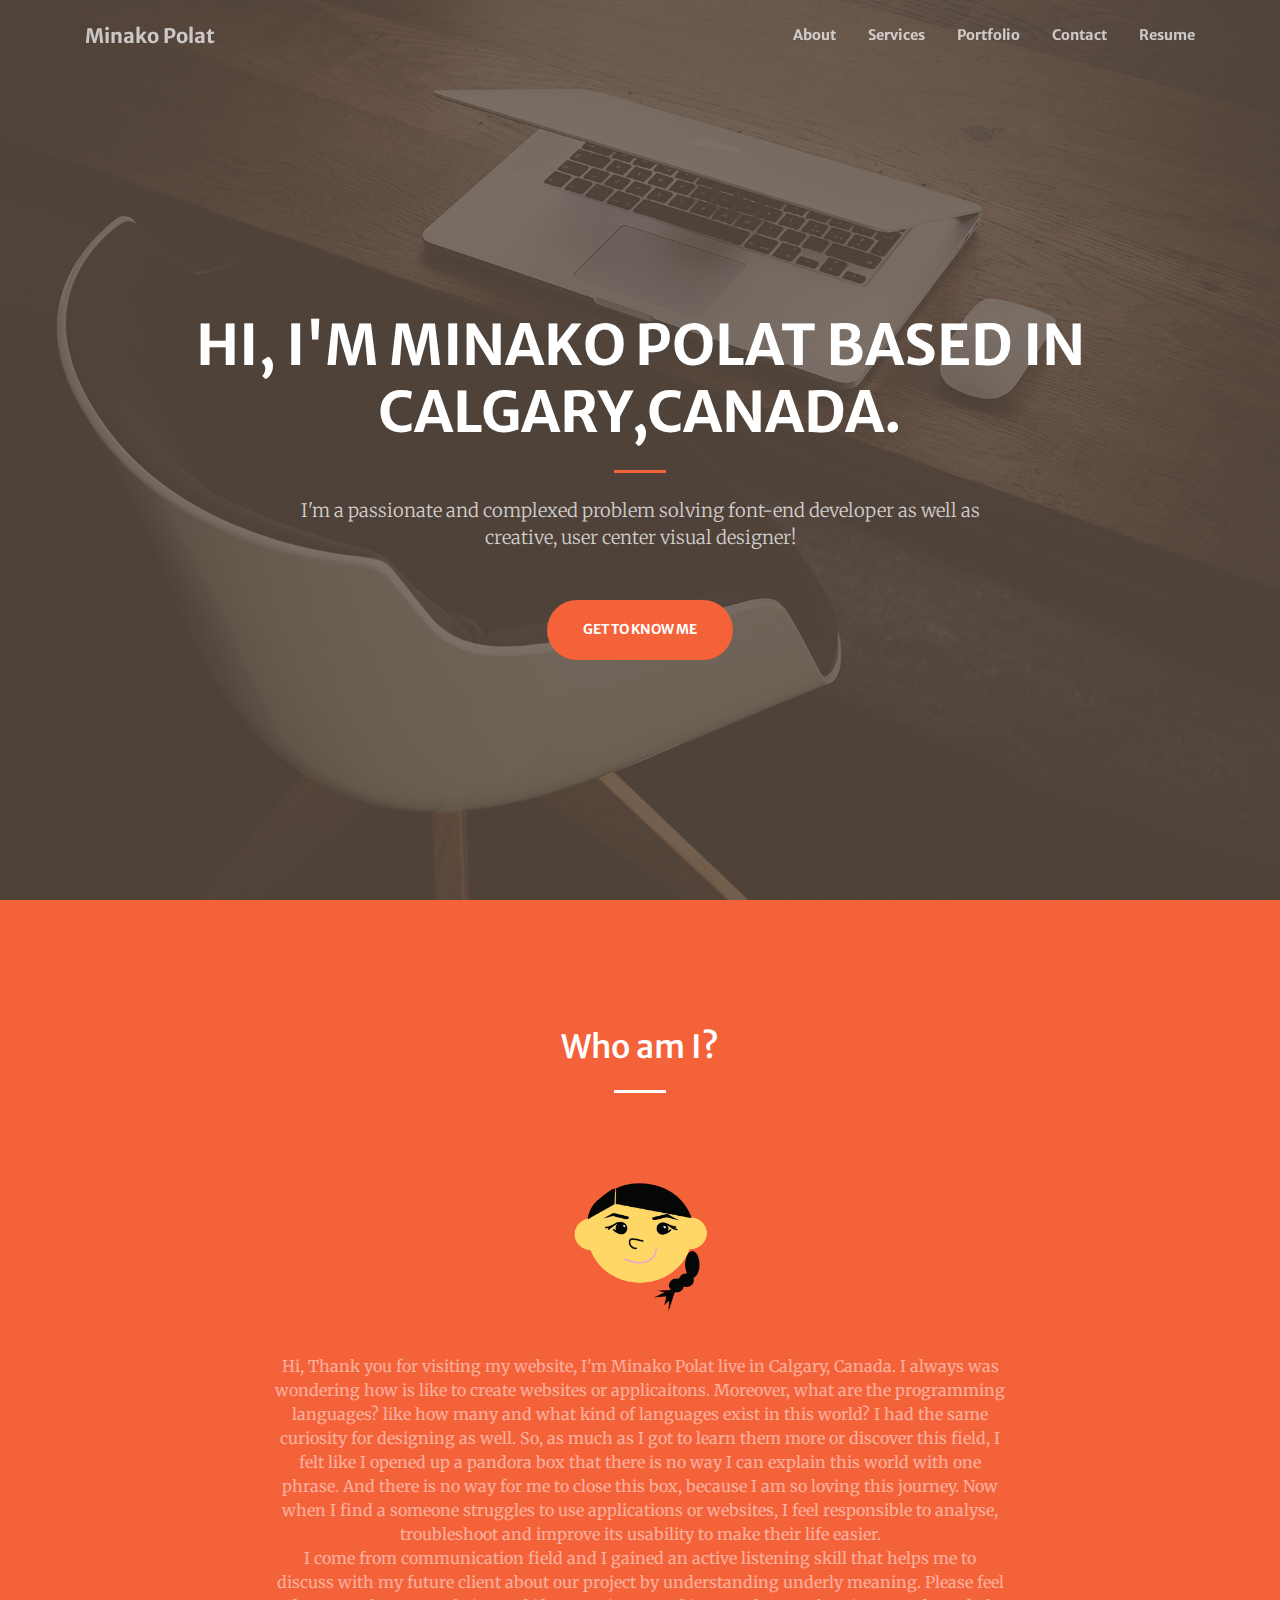
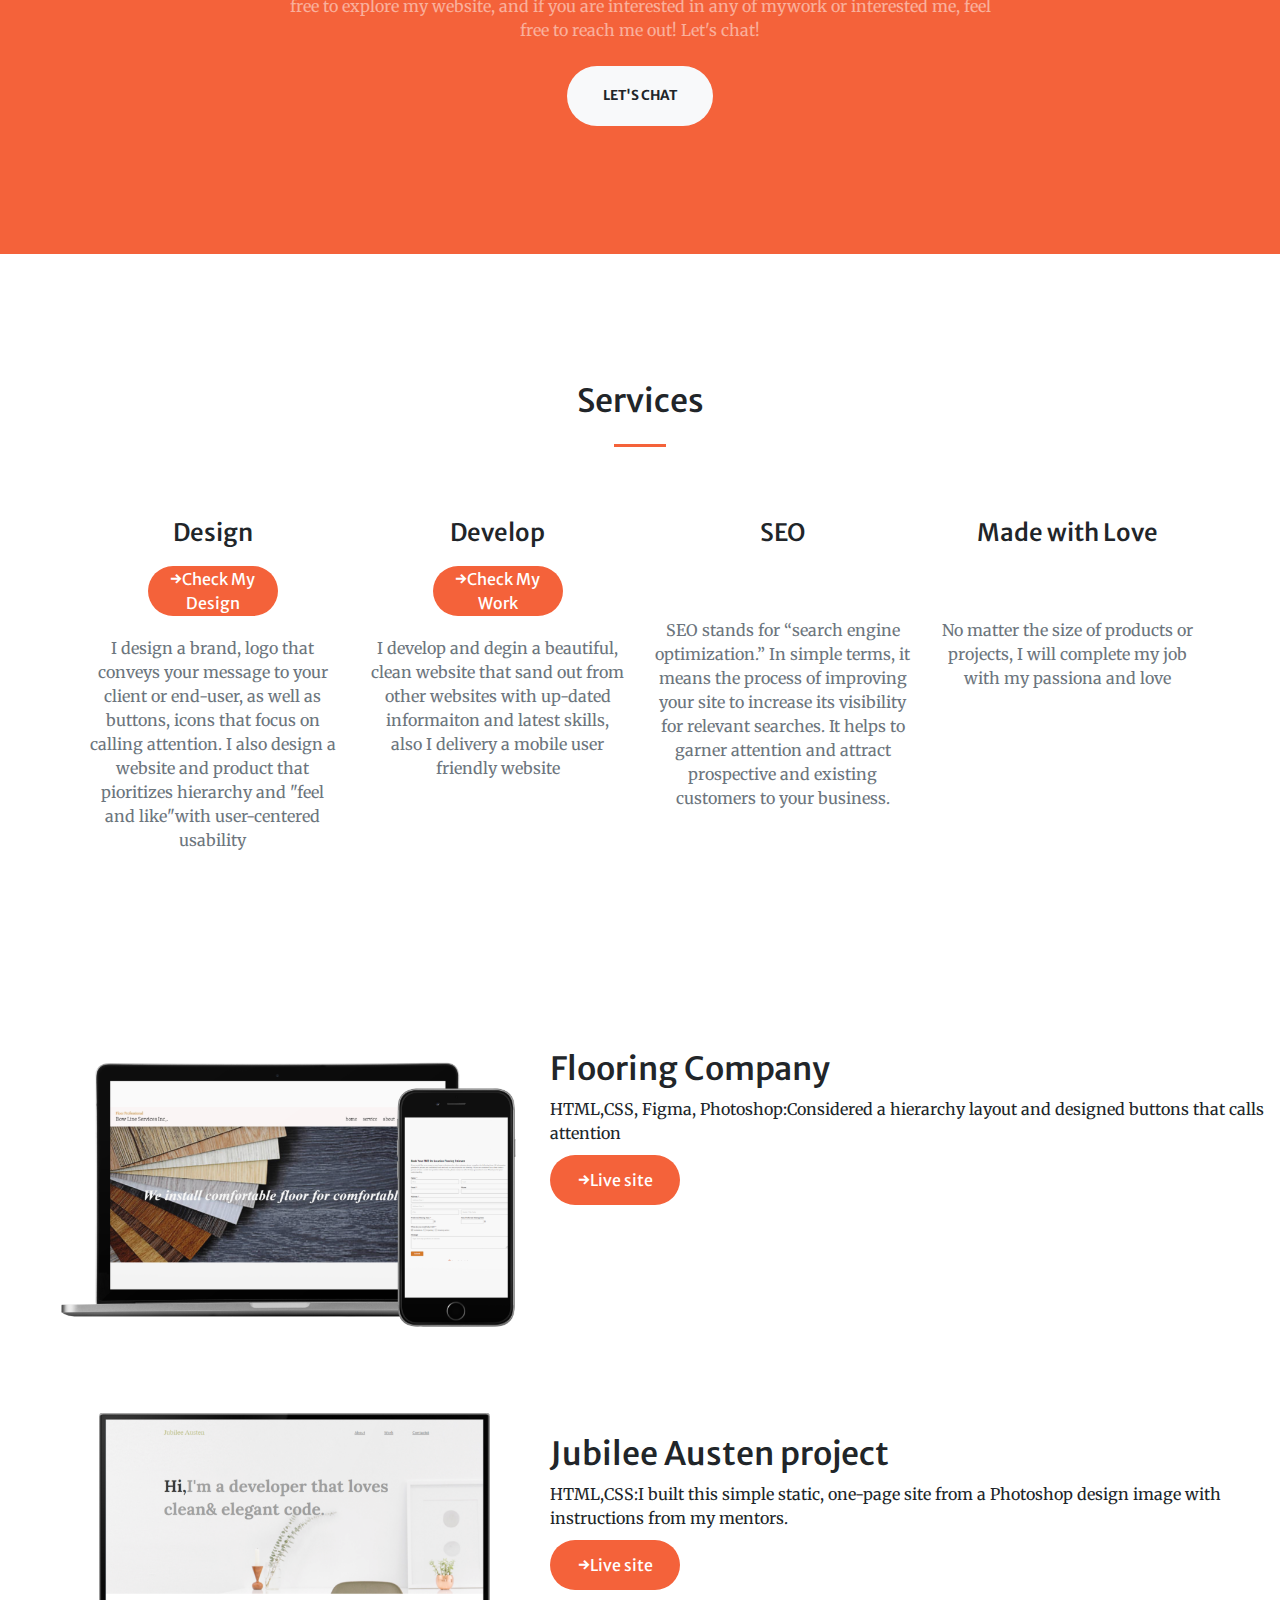
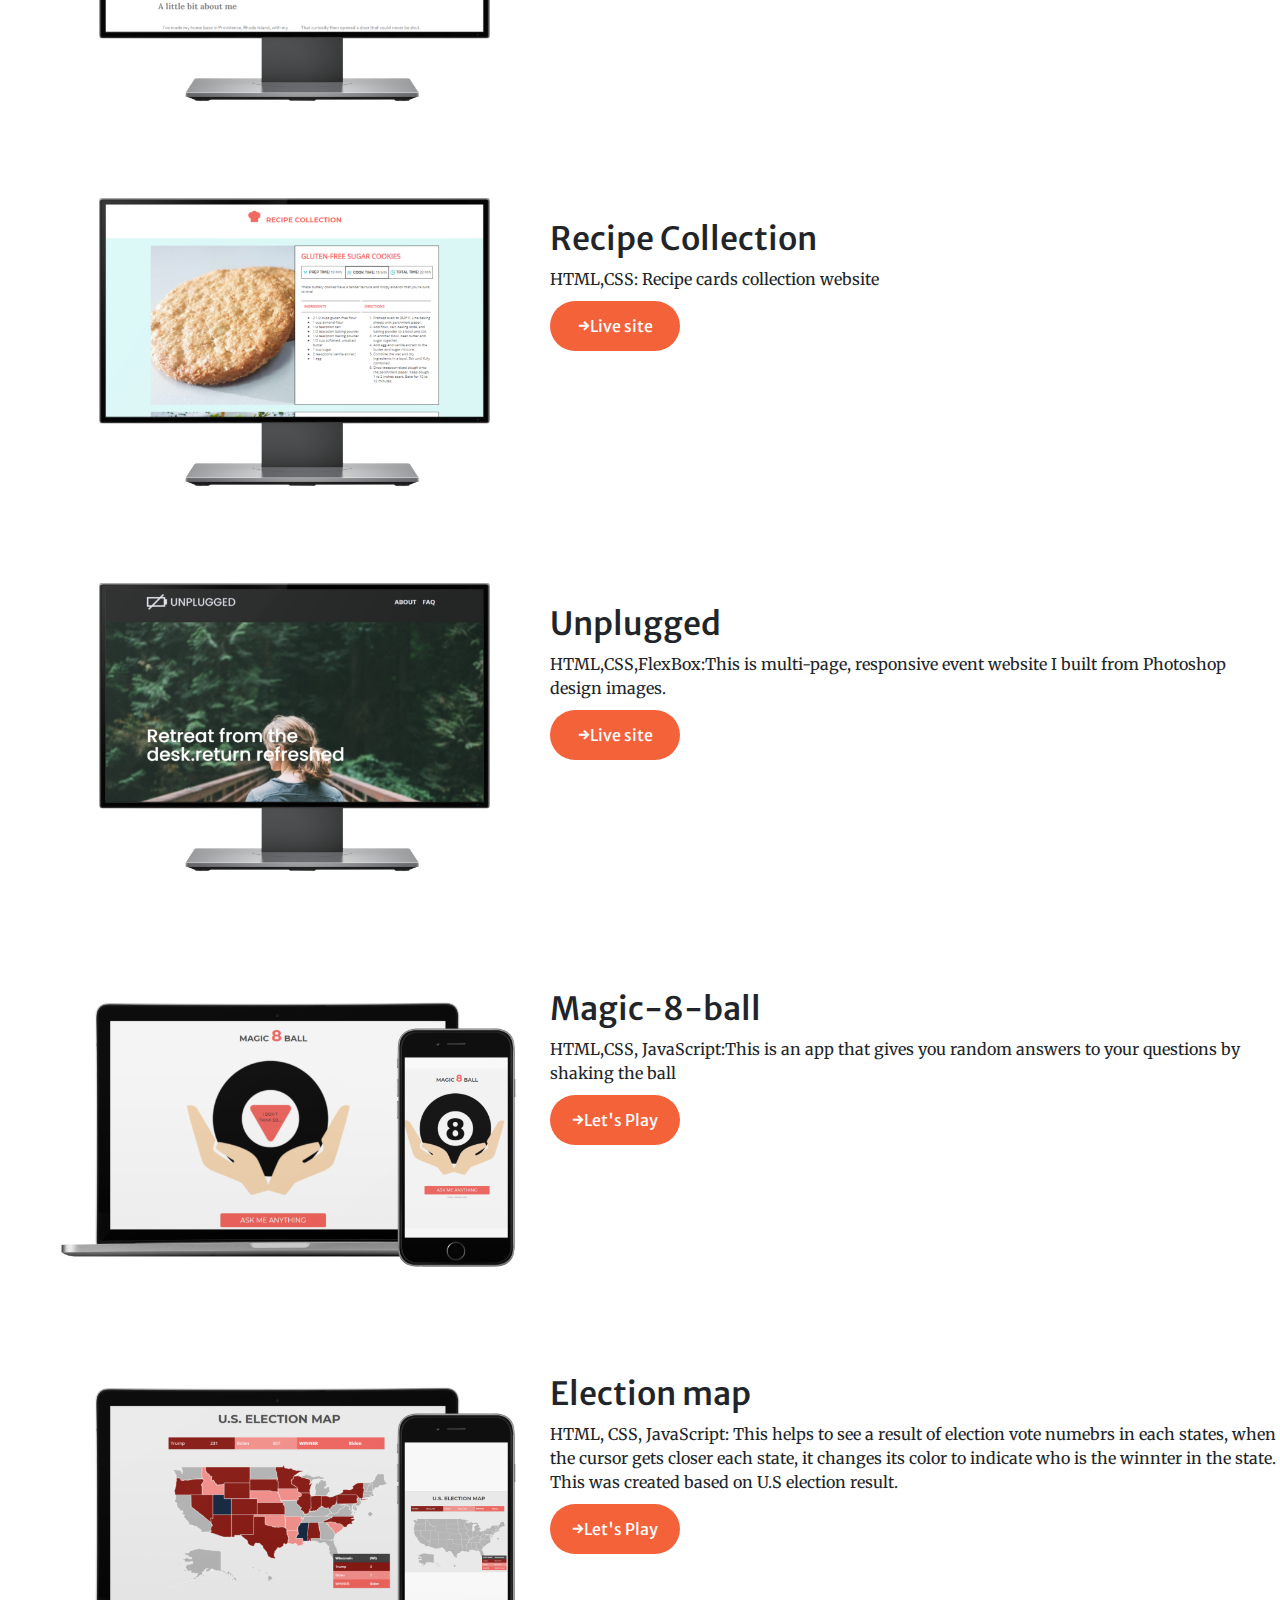
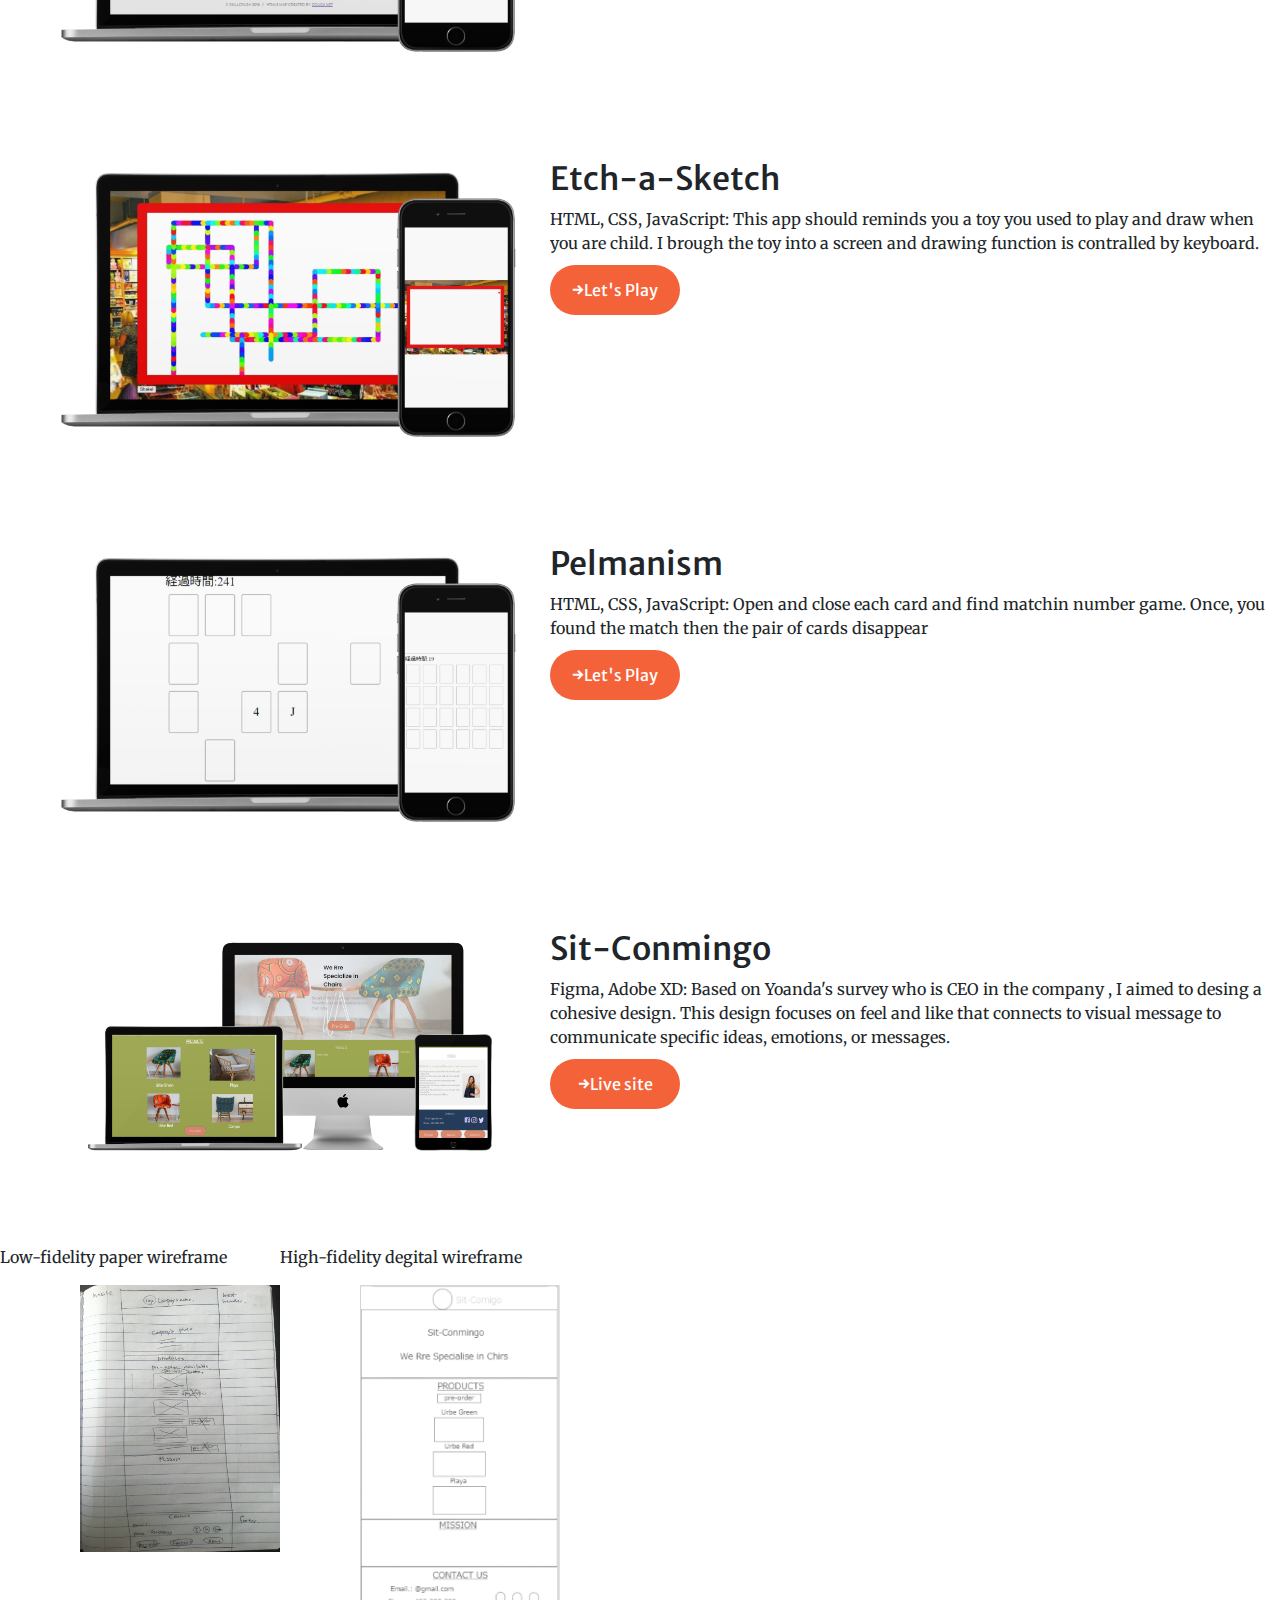
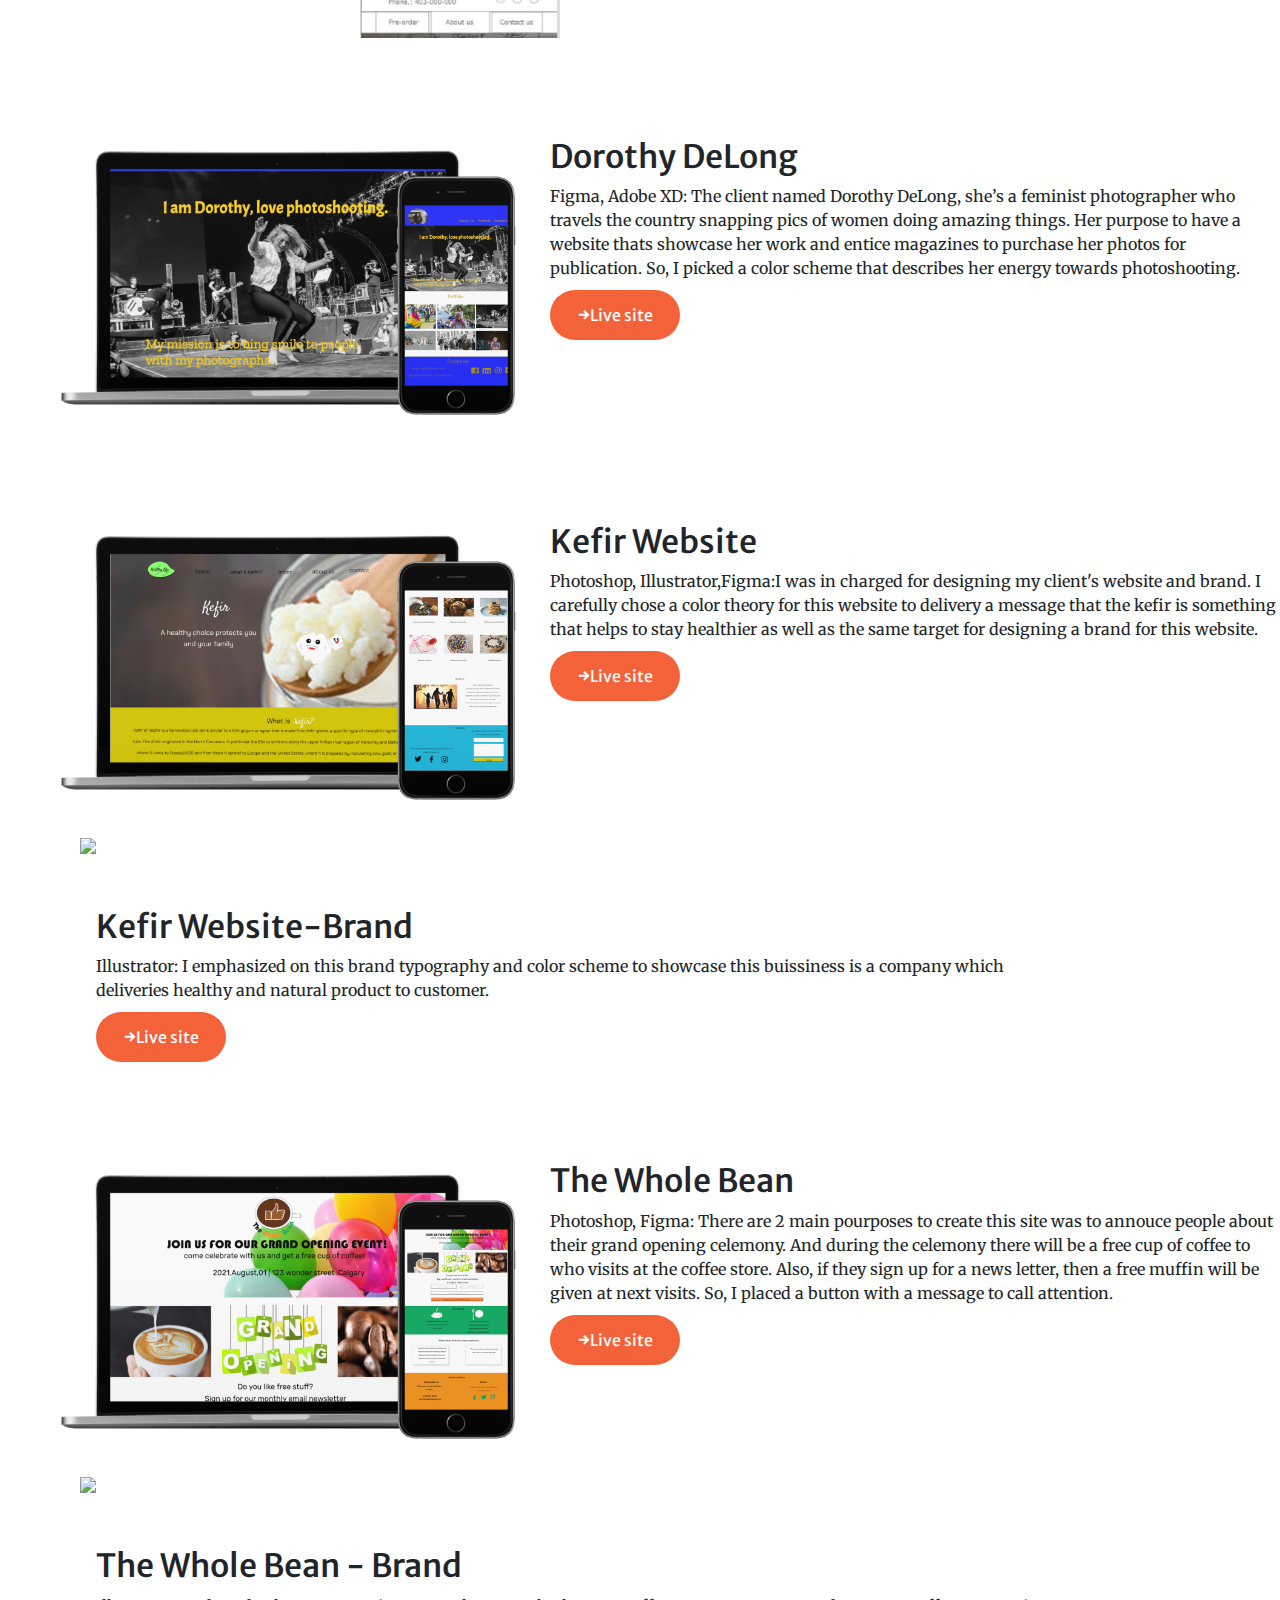
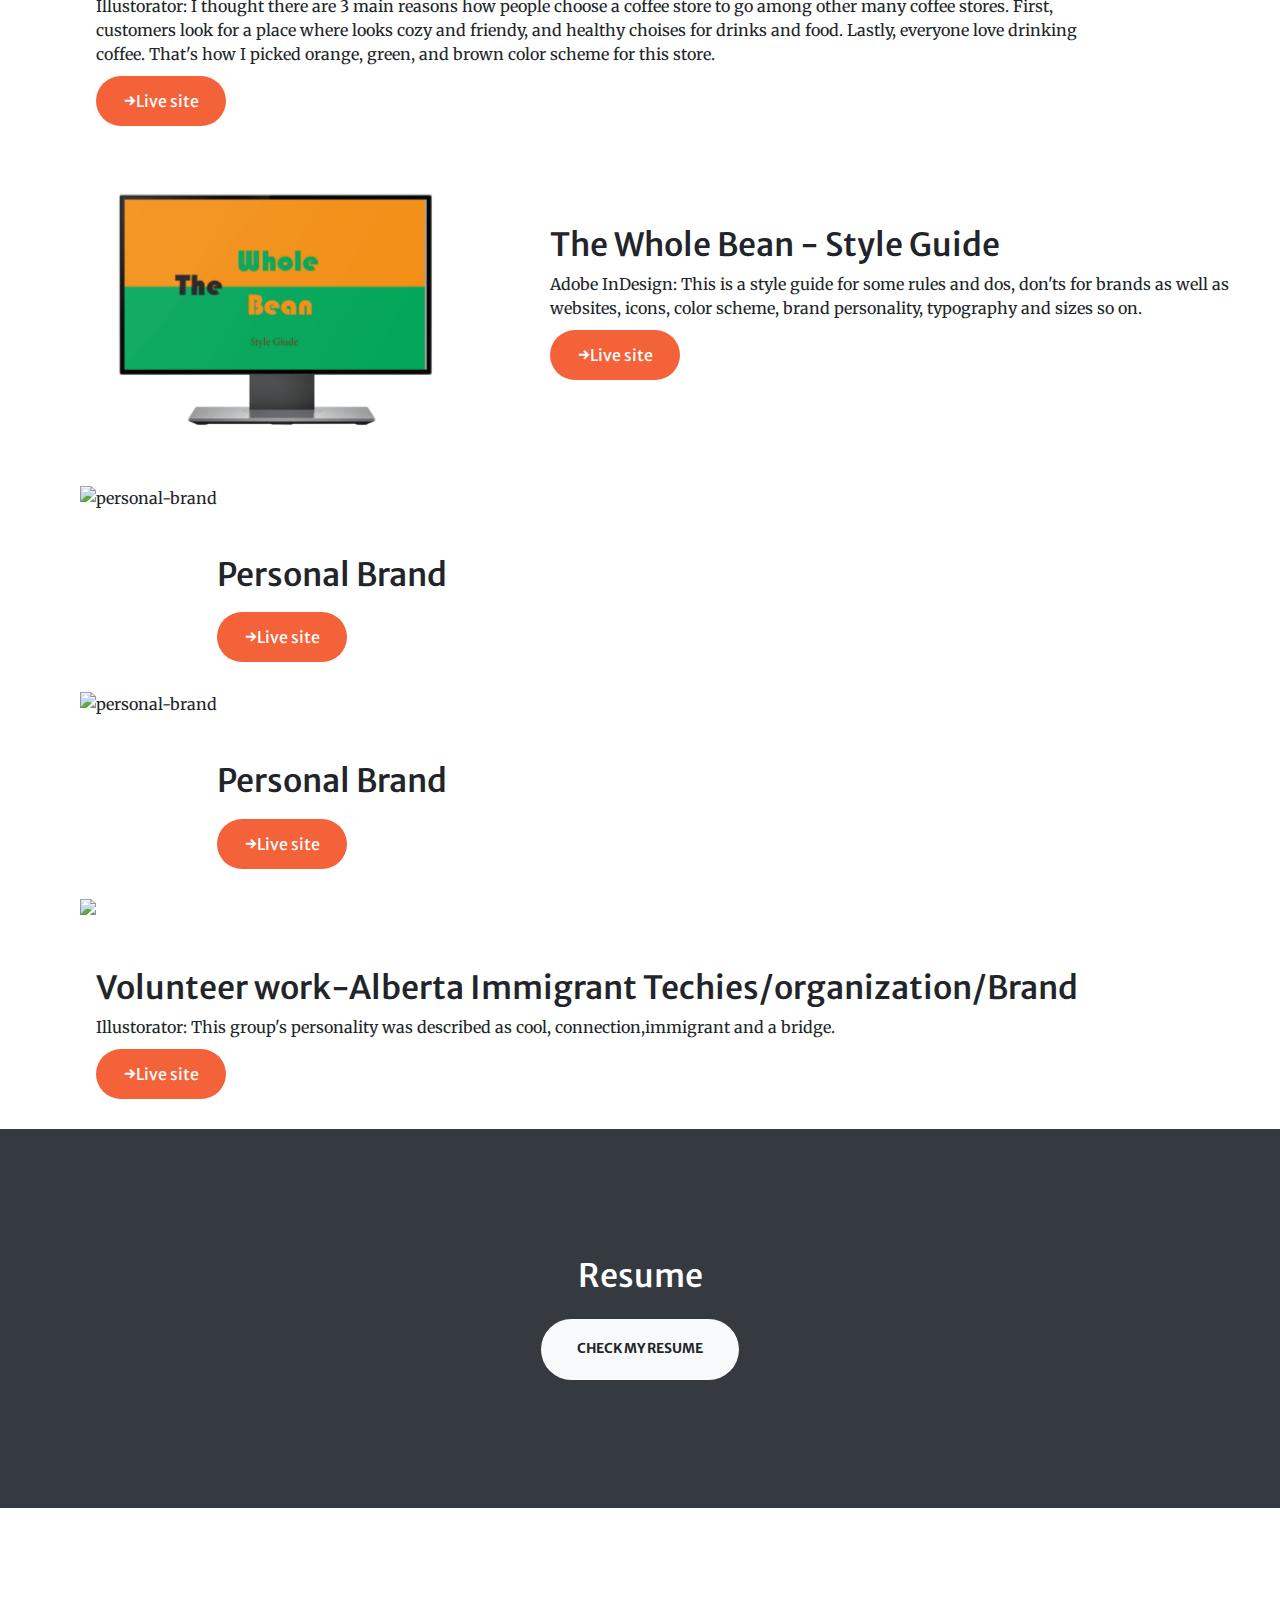
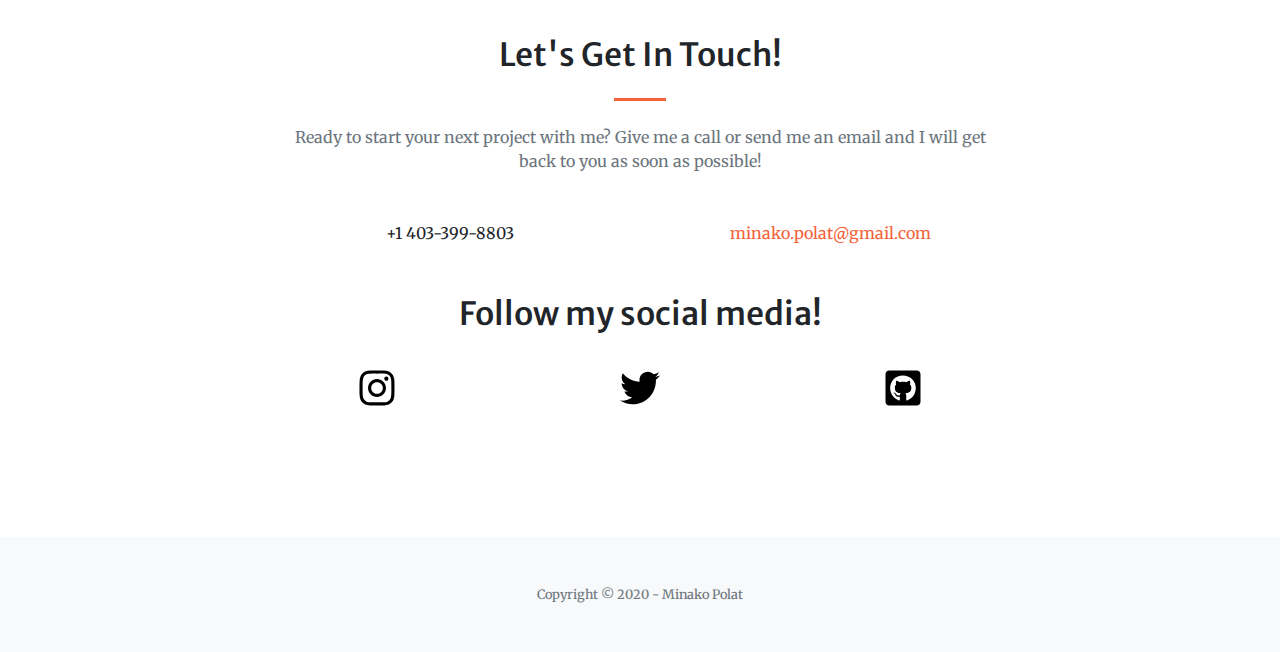
==== index.html @ b9c24480 "organised the file" ====
<!DOCTYPE html>
<html lang="en">
    <head>
        <meta charset="utf-8" />
        <meta name="viewport" content="width=device-width, initial-scale=1, shrink-to-fit=no" />
        <meta name="description" content="" />
        <meta name="author" content="" />
        <title>Minako Polat</title>
        <!-- Favicon-->
        <link rel="icon" type="image/x-icon" href="assets/img/favicon.ico" />
        <!-- Font Awesome icons (free version)-->
        <script src="https://use.fontawesome.com/releases/v5.15.1/js/all.js" crossorigin="anonymous"></script>
        <!-- Google fonts-->
        <link href="https://fonts.googleapis.com/css?family=Merriweather+Sans:400,700" rel="stylesheet" />
        <link href="https://fonts.googleapis.com/css?family=Merriweather:400,300,300italic,400italic,700,700italic" rel="stylesheet" type="text/css" />
        <!-- Third party plugin CSS-->
        <link href="https://cdnjs.cloudflare.com/ajax/libs/magnific-popup.js/1.1.0/magnific-popup.min.css" rel="stylesheet" />
        <!-- Core theme CSS (includes Bootstrap)-->
        <link href="css/styles.css" rel="stylesheet" />

       
          </svg>
    </head>
    <body id="page-top">
        <!-- Navigation-->
        <nav class="navbar navbar-expand-lg navbar-light fixed-top py-3" id="mainNav">
            <div class="container">
                <a class="navbar-brand js-scroll-trigger" href="#page-top">Minako Polat</a>
                <button class="navbar-toggler navbar-toggler-right" type="button" data-toggle="collapse" data-target="#navbarResponsive" aria-controls="navbarResponsive" aria-expanded="false" aria-label="Toggle navigation"><span class="navbar-toggler-icon"></span></button>
                <div class="collapse navbar-collapse" id="navbarResponsive">
                    <ul class="navbar-nav ml-auto my-2 my-lg-0">
                        <li class="nav-item"><a class="nav-link js-scroll-trigger" href="#about">About</a></li>
                        <li class="nav-item"><a class="nav-link js-scroll-trigger" href="#services">Services</a></li>
                        <li class="nav-item"><a class="nav-link js-scroll-trigger" href="#portfolio">Portfolio</a></li>
                        <li class="nav-item"><a class="nav-link js-scroll-trigger" href="#contact">Contact</a></li>
                        <li class="nav-item"><a class="nav-link js-scroll-trigger" href="assets/img/Minako-polat-frontend-and-designer-resume.pdf" target="_blank">Resume</a></li>
                    </ul>
                </div>
            </div>
        </nav>
        <!-- Masthead-->
        <header class="masthead">
            <div class="container h-100">
                <div class="row h-100 align-items-center justify-content-center text-center">
                    <div class="col-lg-10 align-self-end">
                        <h1 class="text-uppercase text-white font-weight-bold">Hi, I'm Minako Polat based in Calgary,Canada.</h1>
                        <hr class="divider my-4" />
                    </div>
                    <div class="col-lg-8 align-self-baseline">
                        <p class="text-white-75 font-weight-light mb-5">I'm a passionate and complexed problem solving font-end developer as well as creative, user center visual designer! </p>
                        <a class="btn btn-primary btn-xl js-scroll-trigger" href="#about">Get to know me</a>
                    </div>
                </div>
            </div>
        </header>
        <!-- About-->
        <section class="page-section bg-primary" id="about">
            <div class="container">
                <div class="row justify-content-center">
                    <div class="col-lg-8 text-center">
                        <h2 class="text-white mt-0">Who am I?</h2>
                      
                        <hr class="divider light my-4" />
                        <div class="avator">
                            <img src="assets/img/minako-avatar-vl2.png" alt="avator" class="avator">
                        </div>
                        <p class="text-white-50 mb-4">Hi, Thank you for visiting my website, I'm Minako Polat live in Calgary, Canada. I always was  wondering how is like to create  websites or applicaitons. Moreover, what are the programming languages?  like how many and what kind of languages exist in this world?  I had  the same curiosity for designing as well. So, as much as I got to learn them more or discover this field, I felt like I opened up a pandora box that there is no way I can explain this world with one phrase. And there is no way for me to close this box, because I am so loving this journey. Now when I find a someone struggles to use applications or websites, I feel responsible to analyse, troubleshoot and improve its usability to make their life easier.  <br>
                            I come from communication field and I gained an active listening skill that helps me to discuss with my future client about our project by understanding underly meaning. Please feel free to explore my website, and if you are interested in any of mywork or interested me, feel free to reach me out! Let's chat!</p>
                        <a class="btn btn-light btn-xl js-scroll-trigger" href="#contact">Let's chat</a>
                    </div>
                </div>
            </div>
        </section>
        <!-- Services-->
        <section class="page-section" id="services">
            <div class="container">
                <h2 class="text-center mt-0">Services</h2>
                <hr class="divider my-4" />
                <div class="row">
                    <div class="col-lg-3 col-md-6 text-center">
                        <div class="mt-5">
                            <i class="fas fa-4x fa-gem text-primary mb-4"></i>
                            <h3 class="h4 mb-2">Design</h3>
                            <a href="#design"><button class="service-btn
                                ">→Check My Design</button></a>
                            <p class="text-muted mb-0">I design a brand, logo that conveys your message to your client or end-user, as well as buttons, icons that focus on calling attention. I also design a website and product that pioritizes hierarchy  and <span>"feel and like"</span>with  user-centered usability</p>
                        </div>
                    </div>
                    <div class="col-lg-3 col-md-6 text-center">
                        <div class="mt-5">
                            <i class="fas fa-4x fa-laptop-code text-primary mb-4"></i>
                            <h3 class="h4 mb-2">Develop</h3>
                            <a href="#developer-work"><button class="service-btn">→Check My Work</button></a>
                            <p class="text-muted mb-0">I develop and degin a beautiful, clean website that sand out from other websites with up-dated informaiton and latest skills, also I delivery a mobile user friendly website</p>
                        </div>
                    </div>
                    <div class="col-lg-3 col-md-6 text-center">
                        <div class="mt-5">
                            <i class="fas fa-4x fa-globe text-primary mb-4"></i>
                            <h3 class="h4 mb-2 h3-space">SEO</h3>
                            <p class="text-muted mb-0">SEO stands for “search engine optimization.” In simple terms, it means the process of improving your site to increase its visibility for relevant searches. It helps to garner attention and attract prospective and existing customers to your business.</p>
                        </div>
                    </div>
                    <div class="col-lg-3 col-md-6 text-center">
                        <div class="mt-5">
                            <i class="fas fa-4x fa-heart text-primary mb-4"></i>
                            <h3 class="h4 mb-2 h3-space">Made with Love</h3>
                            <p class="text-muted mb-0">No matter the size of products or projects, I will complete my job with my passiona and love</p>
                        </div>
                    </div>
                </div>
            </div>
        </section>
        <!-- Portfolio-works-->
        <div class="portfolio" id="portfolio">
            <div id="developer-work">
              <div class="portfolio-box">                      
                           <div class="portfolio-left">
                                  <img src="assets/img/flooring-company-mockup.png" class="portfolio-img">
                           </div>
                          <div class="portfolio-right">                  
                                      <div class="portolio-title">
                                                <h2 class="portfolio-h2">Flooring Company</h2>
                                         </div>                                      
                             <div class="portfolio-disc">
                                       HTML,CSS, Figma, Photoshop:Considered a hierarchy layout and designed buttons that calls attention
                             </div>
                                   <a href="https://mnk375.github.io/bowline-services-2/" target="_blank"><button class="live-btn">→Live site</button></a>               
                      </div>             
               </div>
                  <div class="portfolio-box">
                           <div class="portfolio-left">  
                                    <img src="assets/img/julibee-mocuups.png" class="portfolio-img">
                          </div>
                          <div class="portfolio-right">  
                                   <div class="portolio-title">
                                          <h2 class="portfolio-h2">Jubilee Austen project</h2>
                                  </div>
                                  <div class="portfolio-disc">
                                       HTML,CSS:I built this simple static, one-page site from a Photoshop design image with instructions from my mentors.
                                 </div>
                                      <a href="https://mnk375.github.io/jubilee-design-website/" target="_blank"><button class="live-btn">→Live site</button></a>
                         </div>
                </div>
                <div class="portfolio-box">
                    <div class="portfolio-left">
                                 <img src="assets/img/recipe-collection-mockup.png" class="portfolio-img">
                     </div>
                    <div class="portfolio-right">
                                    <div class="portolio-title">
                                             <h2 class="portfolio-h2">Recipe Collection</h2>
                                   </div>
                                 <div class="portfolio-disc">
                                        HTML,CSS: Recipe cards collection website
                                 </div>
                                     <a href="https://mnk375.github.io/recipe-collection-website/." target="_blank"><button class="live-btn">→Live site</button></a>
                    </div>
                </div>
                <div class="portfolio-box">
                    <div class="portfolio-left">
                    <img src="assets/img/unplugged-mockup.png" class="portfolio-img">
                    </div>
                    <div class="portfolio-right">                    
                             <div class="portolio-title">
                                    <h2 class="portfolio-h2">Unplugged</h2>
                             </div>
                              <div class="portfolio-disc">
                                      HTML,CSS,FlexBox:This is multi-page, responsive event website I built from Photoshop design images.
                            </div>
                               <a href="https://mnk375.github.io/unplugged-retreat-2020" target="_blank"><button class="live-btn">→Live site</button></a>
                    </div>
                </div>      
                    <div class="portfolio-box">
                              <div class="portfolio-left">
                                     <img src="assets/img/magic-8-ball-mockup.png" class="portfolio-img">
                            </div>
                     <div class="portfolio-right">
                              <div class="portolio-title">
                                     <h2 class="portfolio-h2">Magic-8-ball</h2>
                              </div>
                                   <div class="portfolio-disc">
                                    HTML,CSS, JavaScript:This is an app that gives you random answers to your questions by shaking the ball
                                </div>
                               <a href="https://mnk375.github.io/magic8-ball-js/" target="_blank"><button class="live-btn">→Let's Play</button></a>
                   </div>
                    </div>
                   <div class="portfolio-box">
                                   <div class="portfolio-left">
                                              <img src="assets/img/election-map-mockup.png" class="portfolio-img">
                                   </div>
                                 <div class="portfolio-right">
                                         <div class="portolio-title">
                                                 <h2 class="portfolio-h2">Election map</h2>
                                           </div>
                                               <div class="portfolio-disc">HTML, CSS, JavaScript:
                         This helps to see a result of election vote numebrs in each states, when the cursor gets closer each state, it changes its color to indicate who is the winnter in the state. This was created based on U.S election result.                                      
                                               </div>
                                       <a href="https://mnk375.github.io/US-election-map-project.js/" target="_blank"><button class="live-btn">→Let's Play</button></a>
                                 </div>
                </div>

                
                <div class="portfolio-box">
                    <div class="portfolio-left">
                               <img src="assets/img/sketch-mpckup.png" class="portfolio-img">
                    </div>
                  <div class="portfolio-right">
                          <div class="portolio-title">
                                  <h2 class="portfolio-h2">Etch-a-Sketch</h2>
                            </div>
                                <div class="portfolio-disc">
                                    HTML, CSS, JavaScript:
                                    This app should reminds you a toy you used to play and draw when you are child. I brough the toy into a screen and drawing function is contralled by keyboard.                                   
                                </div>
                        <a href="https://mnk375.github.io/Etch-A-Sketch.js/" target="_blank"><button class="live-btn">→Let's Play</button></a>
                      </div>
                    </div>
                    <div class="portfolio-box">
                        <div class="portfolio-left">
                                   <img src="assets/img/palmanism-mock-up.png" class="portfolio-img">
                      </div>
                          <div class="portfolio-right">
                                    <div class="portolio-title"><h2 class="portfolio-h2">Pelmanism</h2></div>                                   
                                 
                     <div class="portfolio-disc">
                    HTML, CSS, JavaScript:
                    Open and close each card and find matchin number game. Once, you found the match then the pair of cards disappear          
                    </div>
                               <a href="https://mnk375.github.io/Palmanism/." target="_blank"><button class="live-btn">→Let's Play</button></a>
                 </div>
              </div>
            </div>
  <!-- Design-page-->
              <div id="design">
                        <div class="portfolio-box">
                                 <div class="portfolio-left">
                                          <img src="assets/img/sit-comng-mock-up.png" class="portfolio-img">
                                 </div>
                                 <div class="portfolio-right">
                                            <div class="portolio-title">
                                                  <h2 class="portfolio-h2">Sit-Conmingo</h2>
                                           </div>
                                              <div class="portfolio-disc">
                                              Figma, Adobe XD:
                                              Based on Yoanda's survey who is CEO in the company , I aimed to desing a cohesive design. This design focuses on feel and like that connects to visual message to communicate specific ideas, emotions, or messages.     
                                                </div>
                                                <a href="assets/img/1366 Web – 1@2x.png" target="_blank"><button class="live-btn">→Live site</button></a>
                                   </div>
                            </div> 
                               <div class="portfolio-bottom">
                                         <div class="degital-framework">
                                             <p>Low-fidelity paper wireframe</p>
                                            <img src="assets/img/sit-conmigo-flamework.jpeg" class="frame-work">  
                                      </div>
                                      <div class="handsketch-framework">
                                        <p>High-fidelity degital wireframe</p>                                       
                                        <img src="assets/img/sit-comong-desgitalwireframe.png" class="frame-work">
                              </div>       
                                      
                                                                                              
                            </div>
                           <div class="portfolio-box">
                            <div class="portfolio-left">
                                     <img src="assets/img/dorothy-mockup.png" class="portfolio-img">
                            </div>
                            <div class="portfolio-right">
                                       <div class="portolio-title">
                                             <h2 class="portfolio-h2">Dorothy DeLong</h2>
                                      </div>
                                         <div class="portfolio-disc">
                                             Figma, Adobe XD:
                                             The client named Dorothy DeLong, she’s a feminist photographer who travels the country snapping pics of women doing amazing things. Her purpose to have a website thats showcase her work and entice magazines to purchase her photos for publication. So, I picked a color scheme that describes her energy towards photoshooting.
                                           </div>
                                   <a href="assets/img/desktop-artboard.png" target="_blank"><button class="live-btn">→Live site</button></a>
                             </div>     
                            
                     </div>
                     <div class="portfolio-box">
                        <div class="portfolio-left">
                                 <img src="assets/img/kefir-mockup.png" class="portfolio-img" > 
                         </div>
                     <div class="portfolio-right">
                                <div class="portolio-title">  <h2 class="portfolio-h2">Kefir Website</h2> </div>                                   
                            
                                 <div class="portfolio-disc">
                                      Photoshop, Illustrator,Figma:I was in charged for designing my client's website and brand. I carefully chose a color theory for this website to delivery a message that the kefir is something that helps to stay healthier as well as the same target for designing a brand for this website.
                                  </div>
                                          <a href="assets/img/kefirwebsite-with-leafbrand.png" target="_blank"><button class="live-btn">→Live site</button></a>
                    </div> 
                  </div>

                  <div class="portfolio-box">
                    <div class="portfolio-left">
                            <img src="assets/img/kerif-brand-mockup.png" class="brands">
                    </div>
                 <div class="portfolio-right">
                            <div class="portolio-title">
                                      <h2 class="portfolio-h2">Kefir Website-Brand</h2>
                              </div>
                            <div class="portfolio-disc">
                                Illustrator: I emphasized on this brand typography and  color scheme to showcase this buissiness is a company which deliveries healthy and natural product to customer.
                              </div>
                                      <a href="assets/img/kefirwebsite-with-leafbrand.png"  target="_blank"><button class="live-btn">→Live site</button></a>
                </div> 
              </div>
                  <div class="portfolio-box">
                    <div class="portfolio-left">
                             <img src="assets/img/the-whole-bean.png" class="portfolio-img" >                           
                    </div>
                               <div class="portfolio-right">
                                             <div class="portolio-title">
                                                    <h2 class="portfolio-h2">The Whole Bean</h2>
                                           </div>
                            <div class="portfolio-disc">
                                  Photoshop, Figma: There are 2 main pourposes to create this site was to annouce people about their grand opening celemony. And during the celemony there will be a free cup of coffee to who visits at the coffee store. Also, if they sign up for a news letter, then a free muffin will be given at next visits. So, I placed a button with a message to call attention. 
                              </div>
                                      <a href="assets/img/Artboard 1.png" target="_blank"><button class="live-btn">→Live site</button></a>
                               </div>
                  </div>
                 <div class="portfolio-box">
                               <div class="portfolio-left">
                                             <img src="assets/img/the-whole-bean-brand-mockup.png" class="brands">
                              </div>
                              <div class="portfolio-right">
                                           <div class="portolio-title">
                                                   <h2 class="portfolio-h2">The Whole Bean - Brand</h2>
                                            </div>
                                           <div class="portfolio-disc">
                                               Illustorator: I thought there are 3 main reasons how people choose a coffee store to go among other many coffee stores. First, customers look for a place where looks cozy and friendy, and healthy choises for drinks and food. Lastly, everyone love drinking coffee. That's  how I picked orange, green, and brown color scheme for this store.
                                           </div>                                                                   
                                            <a href="assets/img/the-whole-bean-brand.png" target="_blank"><button class="live-btn">→Live site</button></a>
                              </div>
                 </div> 
               
      <div class="portfolio-box">
        <div class="portfolio-left">
            <img src="assets/img/the-whole-bean-styleguide-mockup.png" class="brands" >
       </div>
       <div class="portfolio-right">
                    <div class="portolio-title">
                            <h2 class="portfolio-h2">The Whole Bean - Style Guide</h2>
                     </div>
                    <div class="portfolio-disc">
                        Adobe InDesign: This is a style guide for some rules and dos, don'ts for brands as well as websites, icons, color scheme, brand personality, typography and sizes so on.
                     </div>                                                                   
                     <a href="assets/img/the-whole-bean-style-guide.pdf"  target="_blank"><button class="live-btn">→Live site</button></a>
       </div>
</div>               
<div class="portfolio-box">
                   <div class="portfolio-left">
                               <img src="assets/img/personal-peachbrand-mockup.png"  alt="personal-brand" class="brands">
                   </div>
                  <div class="portfolio-right">
                      <h2 class="portfolio-h2">Personal Brand</h2>
                      <a href="assets/img/peach-mi.png"  target="_blank"><button class="live-btn">→Live site</button></a>
                     </div>                     
               
</div>         
   <div class="portfolio-box">
                   <div class="portfolio-left">
                               <img src="assets/img/m-p-personal-brand-mockup.png"  alt="personal-brand" class="brands">
                 </div>            
                 <div class="portfolio-right">
                     <h2 class="portfolio-h2">Personal Brand</h2>
                     <a href="assets/img/m-p-brand-with-line1.png"  target="_blank"><button class="live-btn">→Live site</button></a>
                </div>           
 </div>
 <div class="portfolio-box">
    <div class="portfolio-left">
        <img src="assets/img/tech-wifi-design-mockup.png" class="brands" >
   </div>
   <div class="portfolio-right">
                <div class="portolio-title">
                        <h2 class="portfolio-h2">Volunteer work-Alberta Immigrant Techies/organization/Brand</h2>
                 </div>
                <div class="portfolio-disc">
                    Illustorator: This group's personality was described as cool, connection,immigrant and a bridge.  
                 </div>                                                                   
                 <a href="assets/img/tech-wift-image.png"  target="_blank"><button class="live-btn">→Live site</button></a>
   </div>
</div>               
</div>             
                   
      
       
                 
               
              </div>
               </div>
            </div>
        </div>
   <section class="page-section bg-dark text-white">
            <div class="container text-center">
                <h2 class="mb-4">Resume</h2>
                <a class="btn btn-light btn-xl" href="assets/img/Minako-polat-frontend-and-designer-resume.pdf" target="_blank">Check my resume</a>
            </div>
        </section>
        <!-- Contact-->
        <section class="page-section" id="contact">
            <div class="container">
                <div class="row justify-content-center">
                    <div class="col-lg-8 text-center">
                        <h2 class="mt-0">Let's Get In Touch!</h2>
                        <hr class="divider my-4" />
                        <p class="text-muted mb-5">Ready to start your next project with me? Give me a call or send me an email and I will get back to you as soon as possible!</p>
                    </div>
                </div>
                <div class="row">
                    <div class="col-lg-4 ml-auto text-center mb-5 mb-lg-0">
                        <i class="fas fa-phone fa-3x mb-3 text-muted"></i>
                        <div>+1 403-399-8803</div>
                    </div>
                    <div class="col-lg-4 mr-auto text-center">
                        <i class="fas fa-envelope fa-3x mb-3 text-muted"></i>
                        <a class="d-block" href="mailto:minako.polat@gmail.com">minako.polat@gmail.com</a>
                    </div>
                </div>
            </div>
            <div class="footer-bottom">
                <h2 class="footer-h2">Follow my social media!</h2>
                <div class="social-icons">
                    <a href="https://www.linkedin.com/in/minako-polat-952b541b8/" target="_blank"><img src="assets/img/instagram.svg" alt="linkedin-icon" class="linkedin-icon footer-icons" height="40" width="40"></a> 
                    <a href="https://twitter.com/MinakoPolat" target="_blank"><img src="assets/img/twitter.svg" alt="twitter-icon" class="twitter-icon  footer-icons" height="40" width="40"></a> 
                   <a href="https://github.com/MNK375" target="_blank"><img src="assets/img/github-square.svg" alt="github-icon" class="github-icon footer-icons" height="40" width="40"></a> 
                </div>
            </div>
        </section>
        <!-- Footer-->
        <footer class="bg-light py-5">
            <div class="container"><div class="small text-center text-muted">Copyright © 2020 - Minako Polat</div></div>
        </footer>
        <!-- Bootstrap core JS-->
        <script src="https://code.jquery.com/jquery-3.5.1.slim.min.js"></script>
        <script src="https://cdn.jsdelivr.net/npm/bootstrap@4.5.3/dist/js/bootstrap.bundle.min.js"></script>
        <!-- Third party plugin JS-->
        <script src="https://cdnjs.cloudflare.com/ajax/libs/jquery-easing/1.4.1/jquery.easing.min.js"></script>
        <script src="https://cdnjs.cloudflare.com/ajax/libs/magnific-popup.js/1.1.0/jquery.magnific-popup.min.js"></script>
        <!-- Core theme JS-->
        <script src="js/scripts.js"></script>
    </body>
</html>
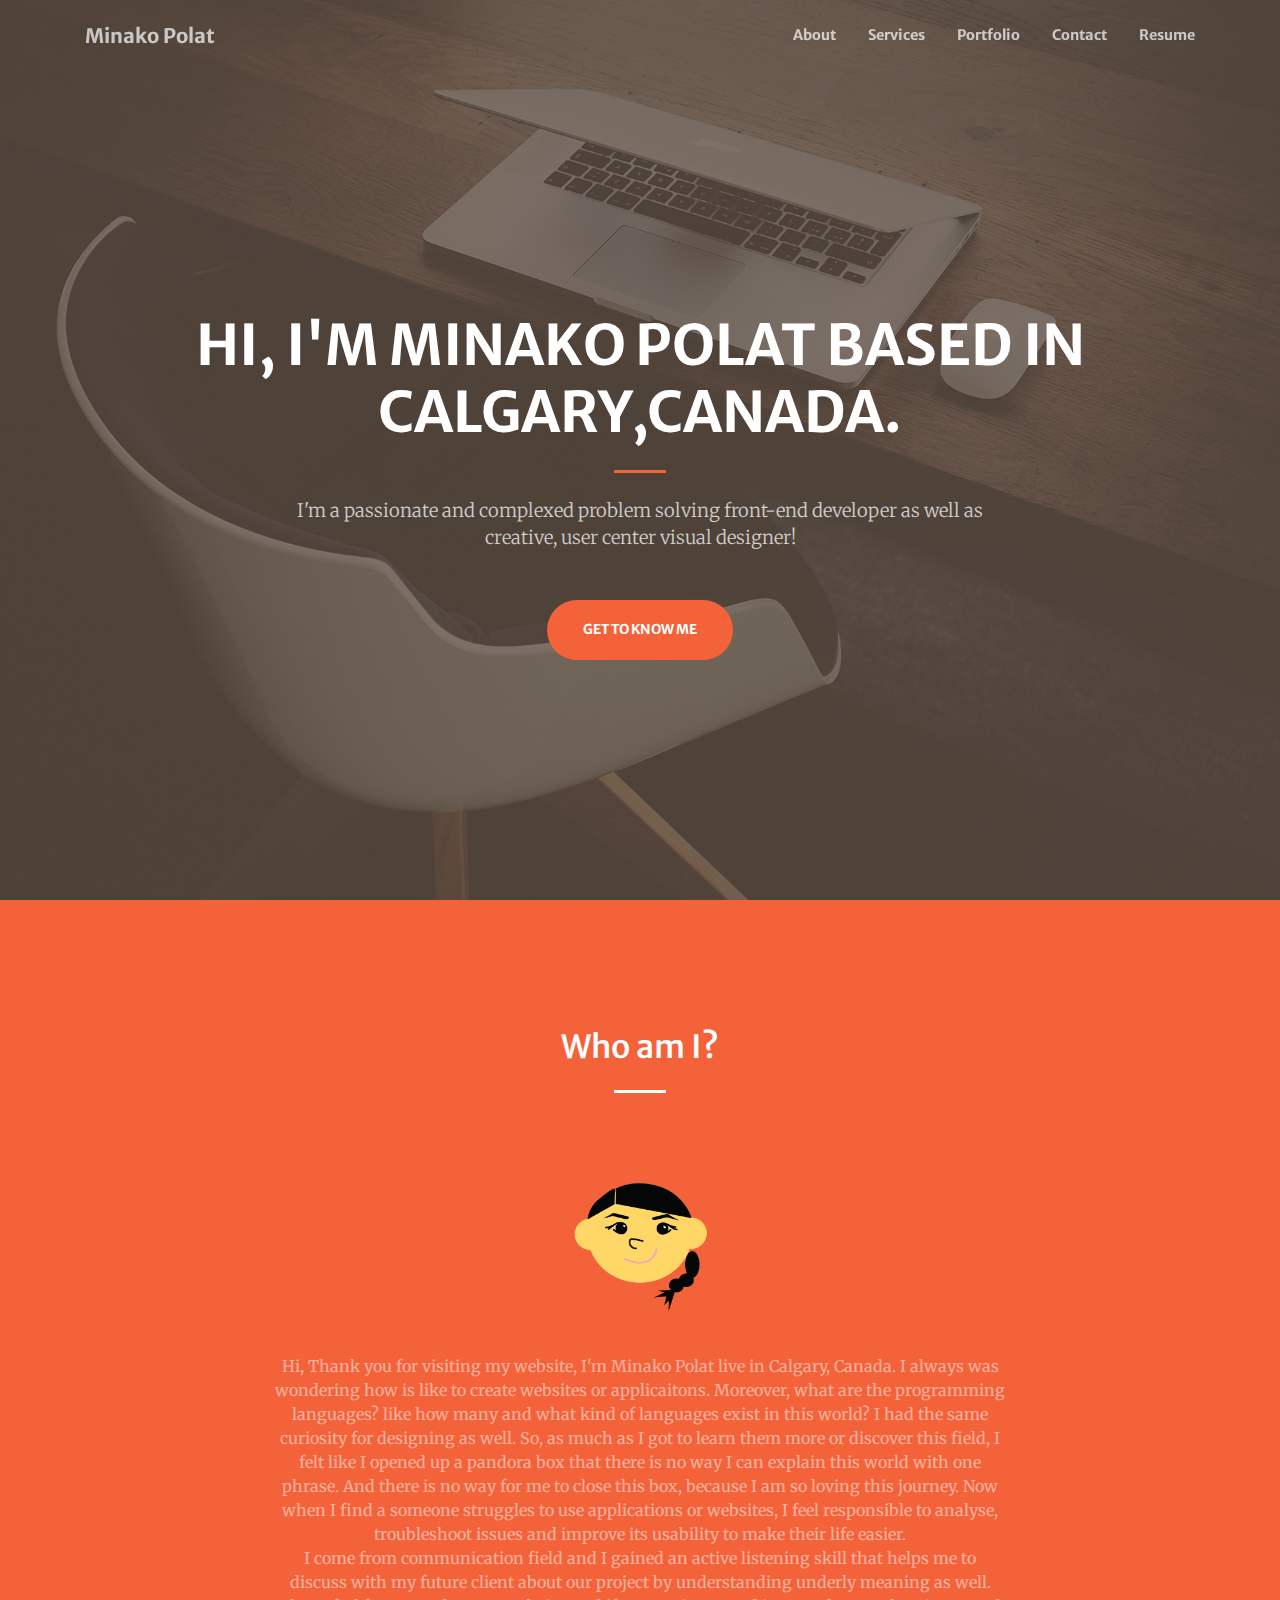
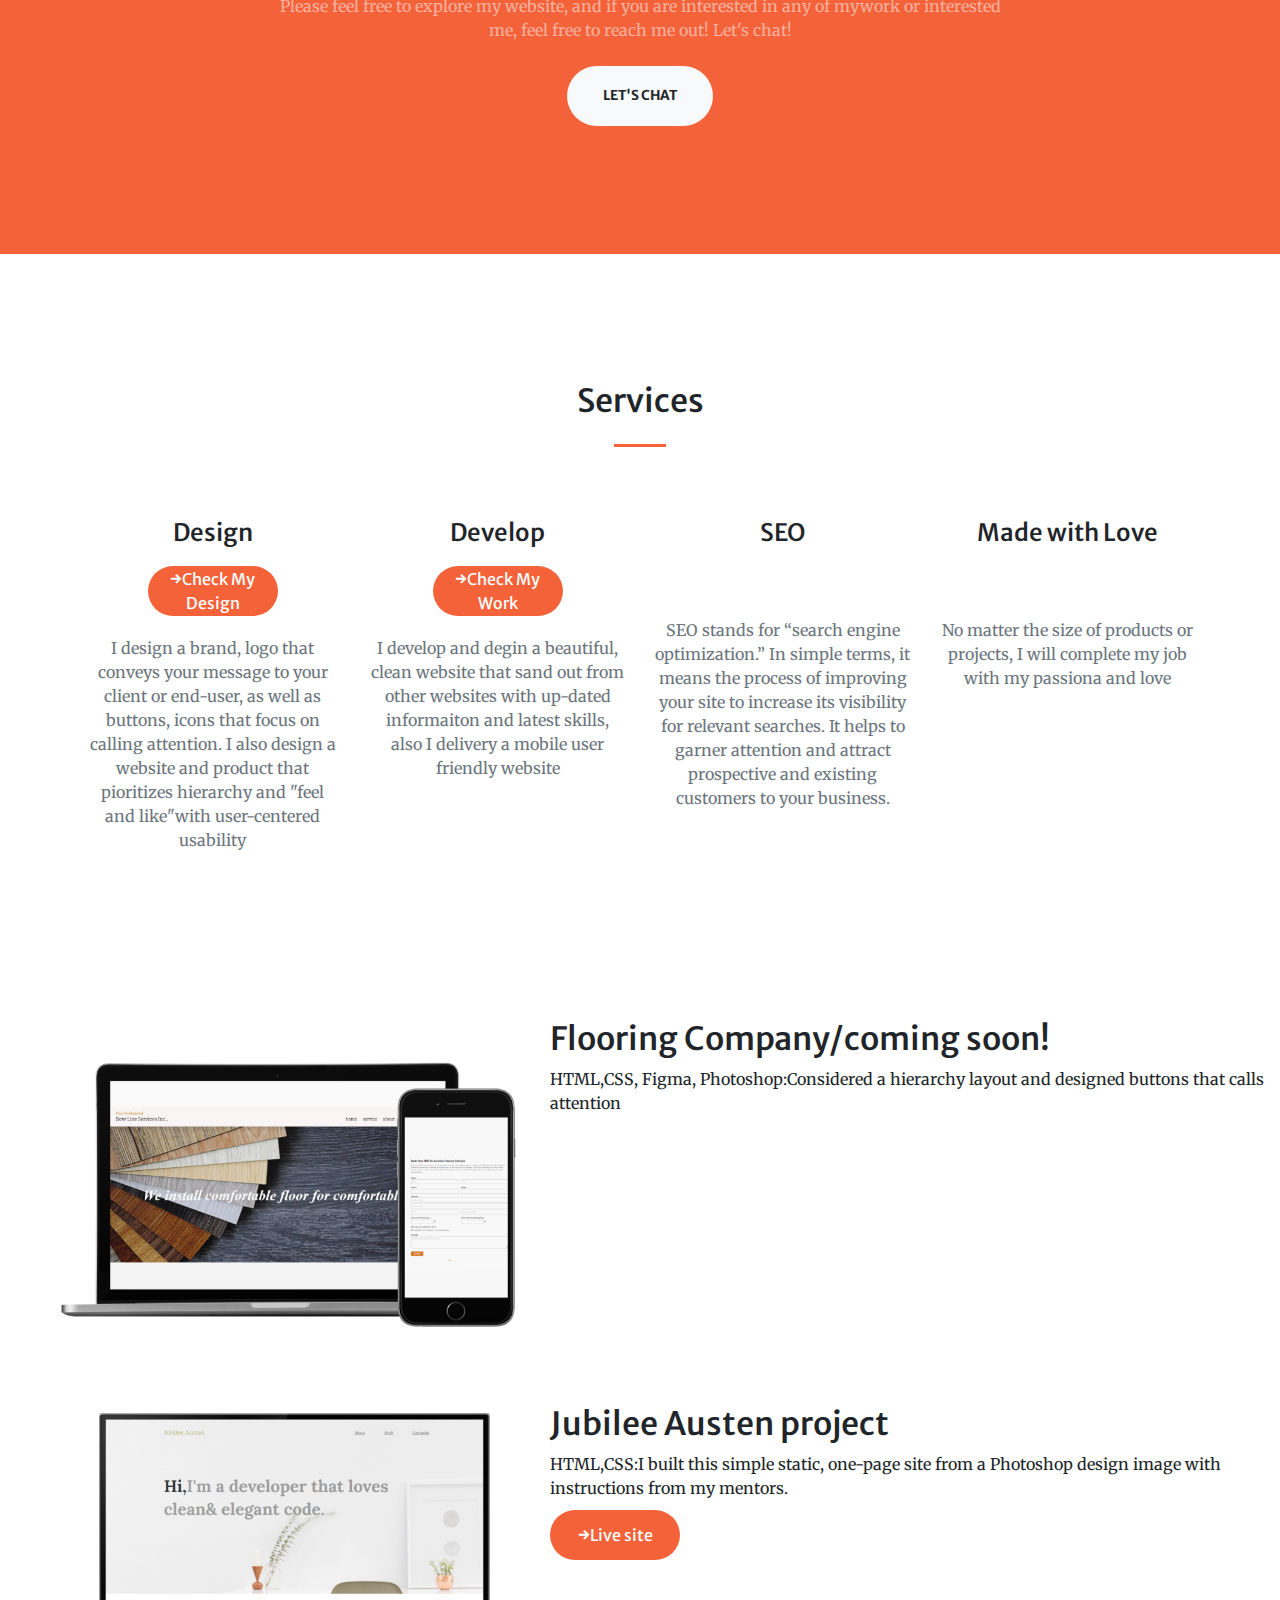
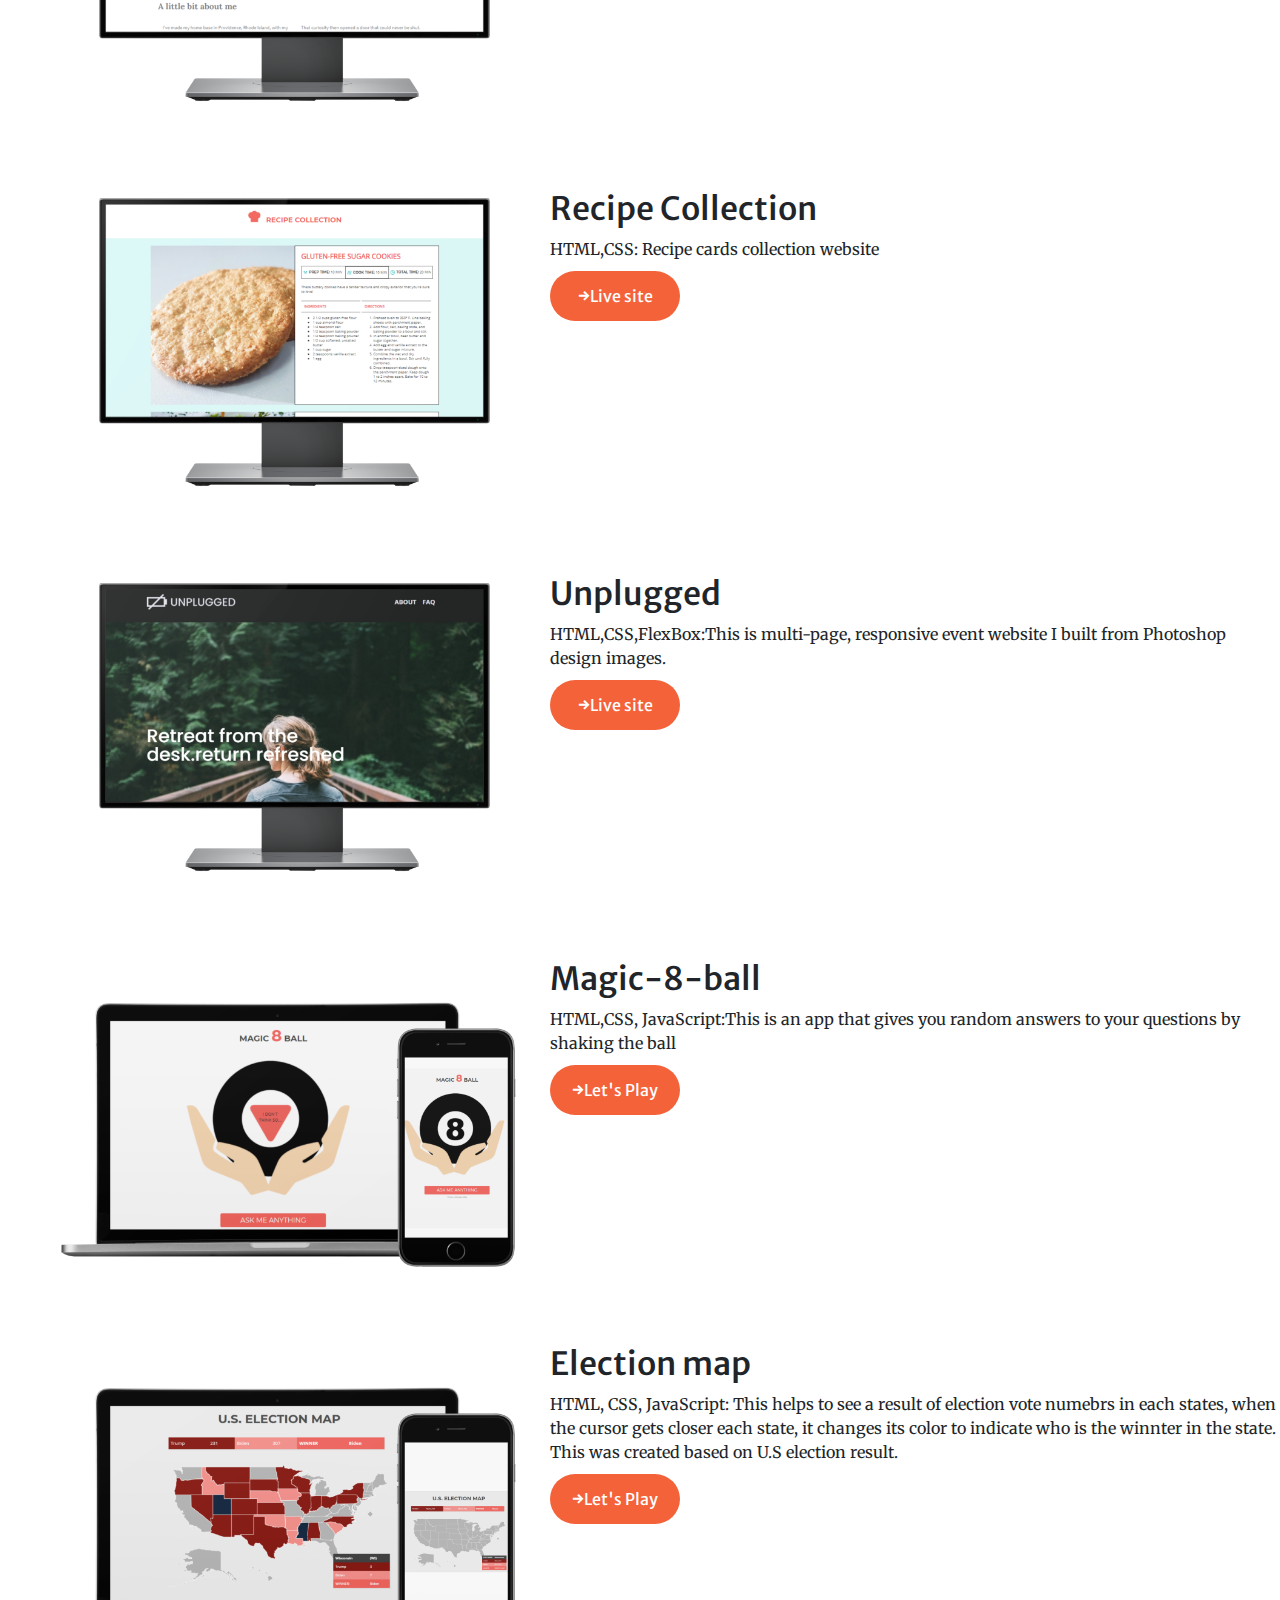
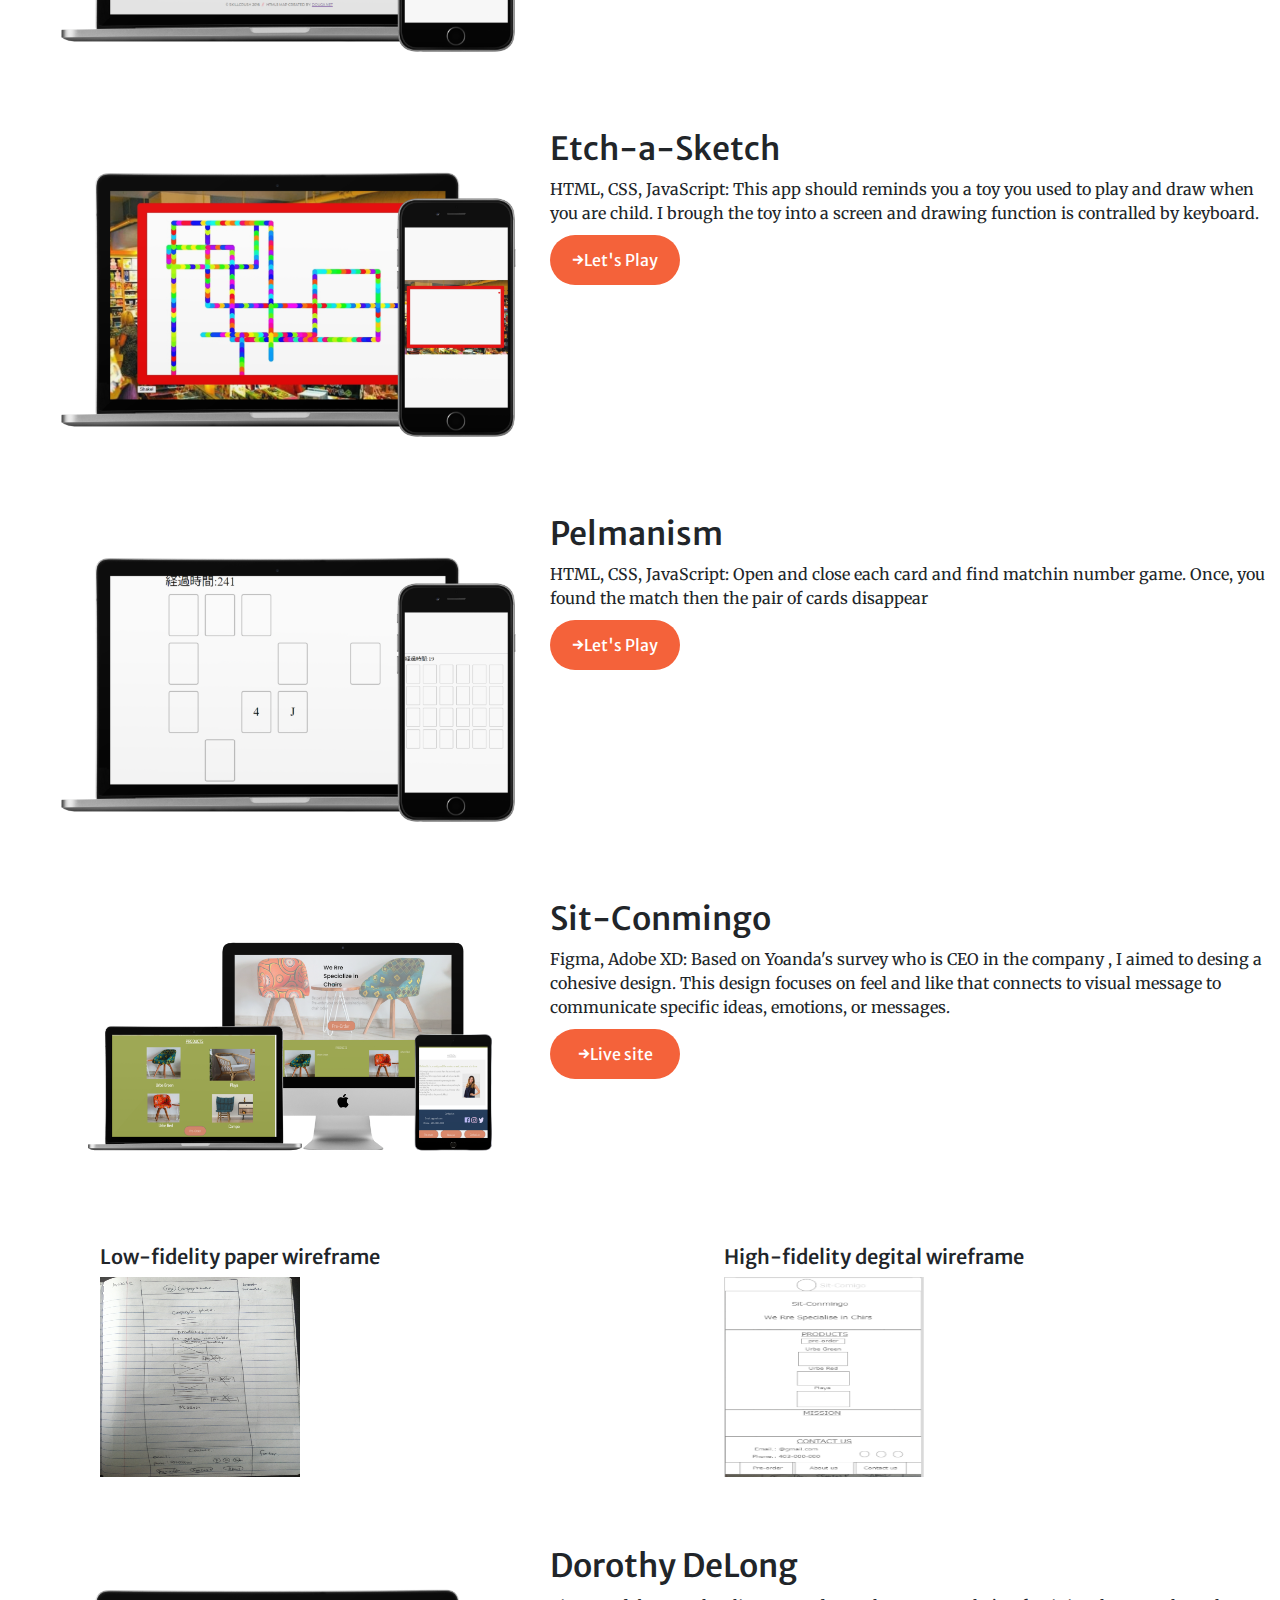
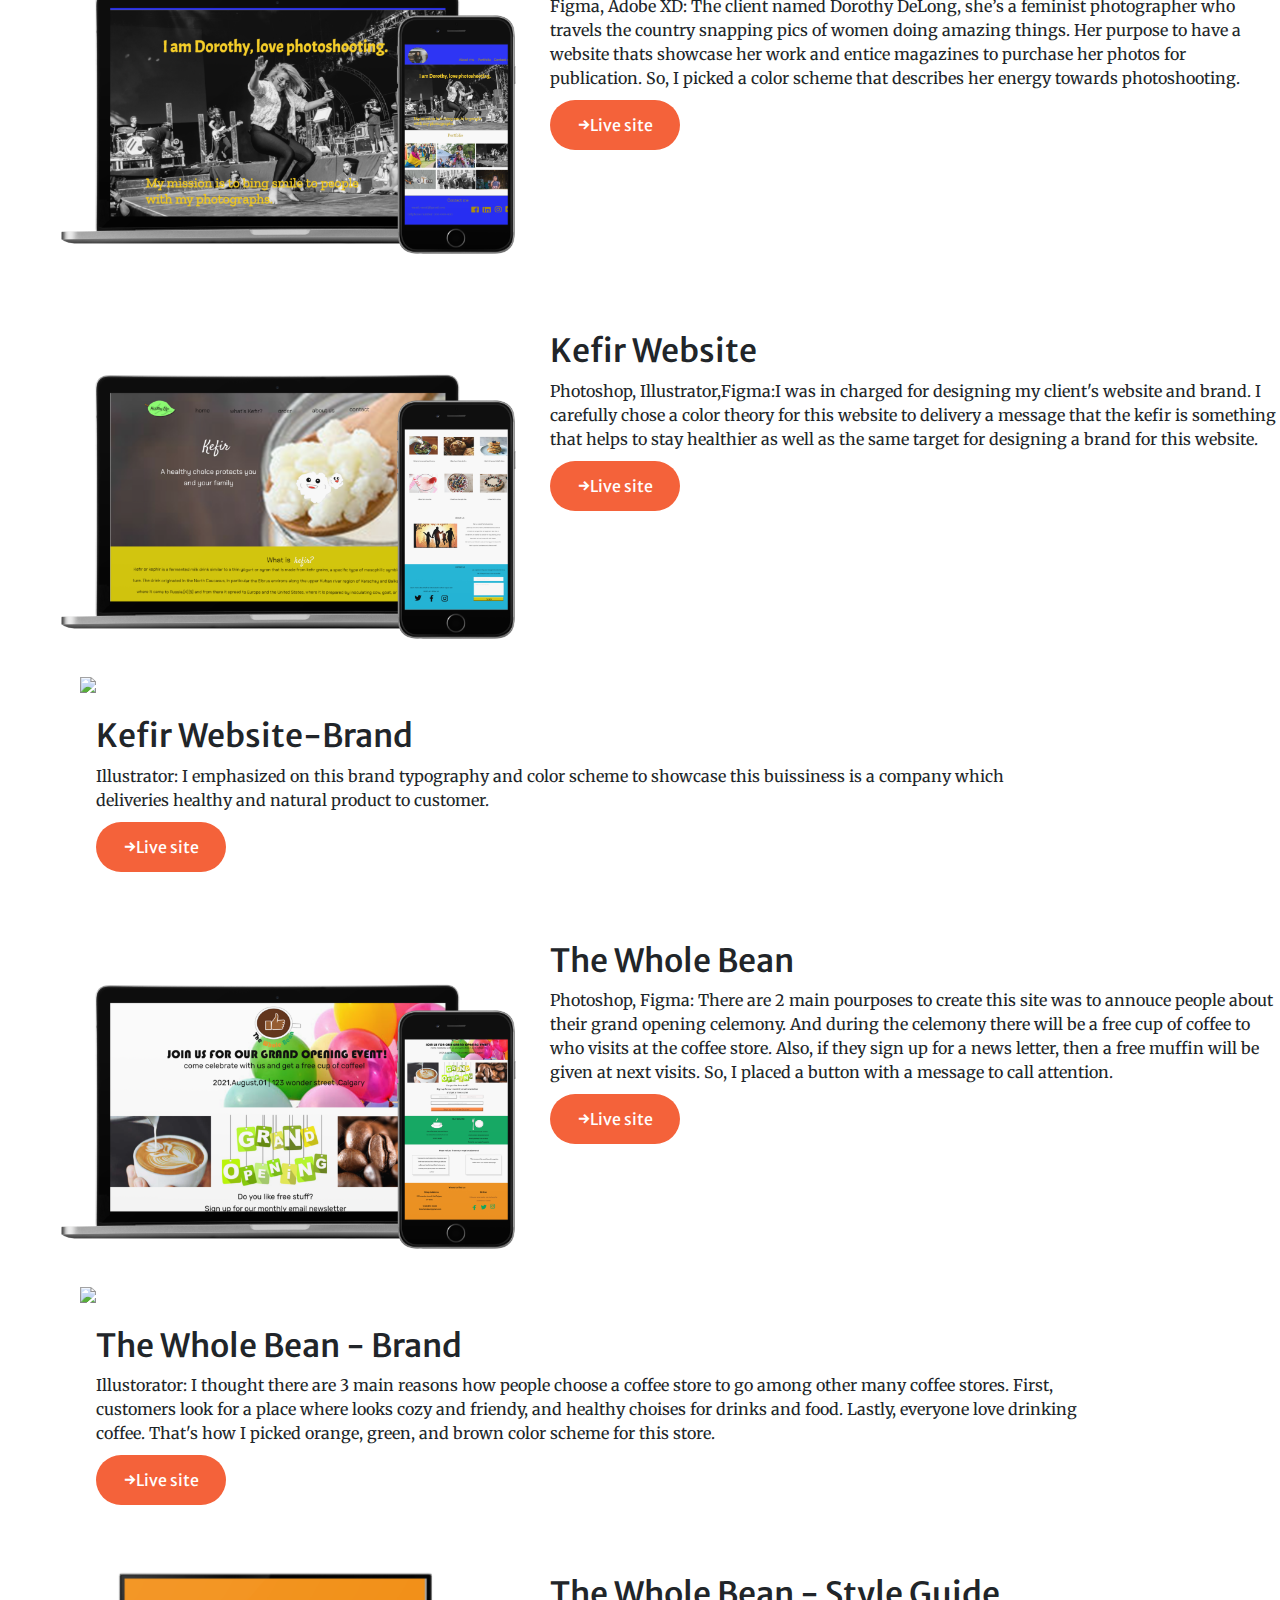
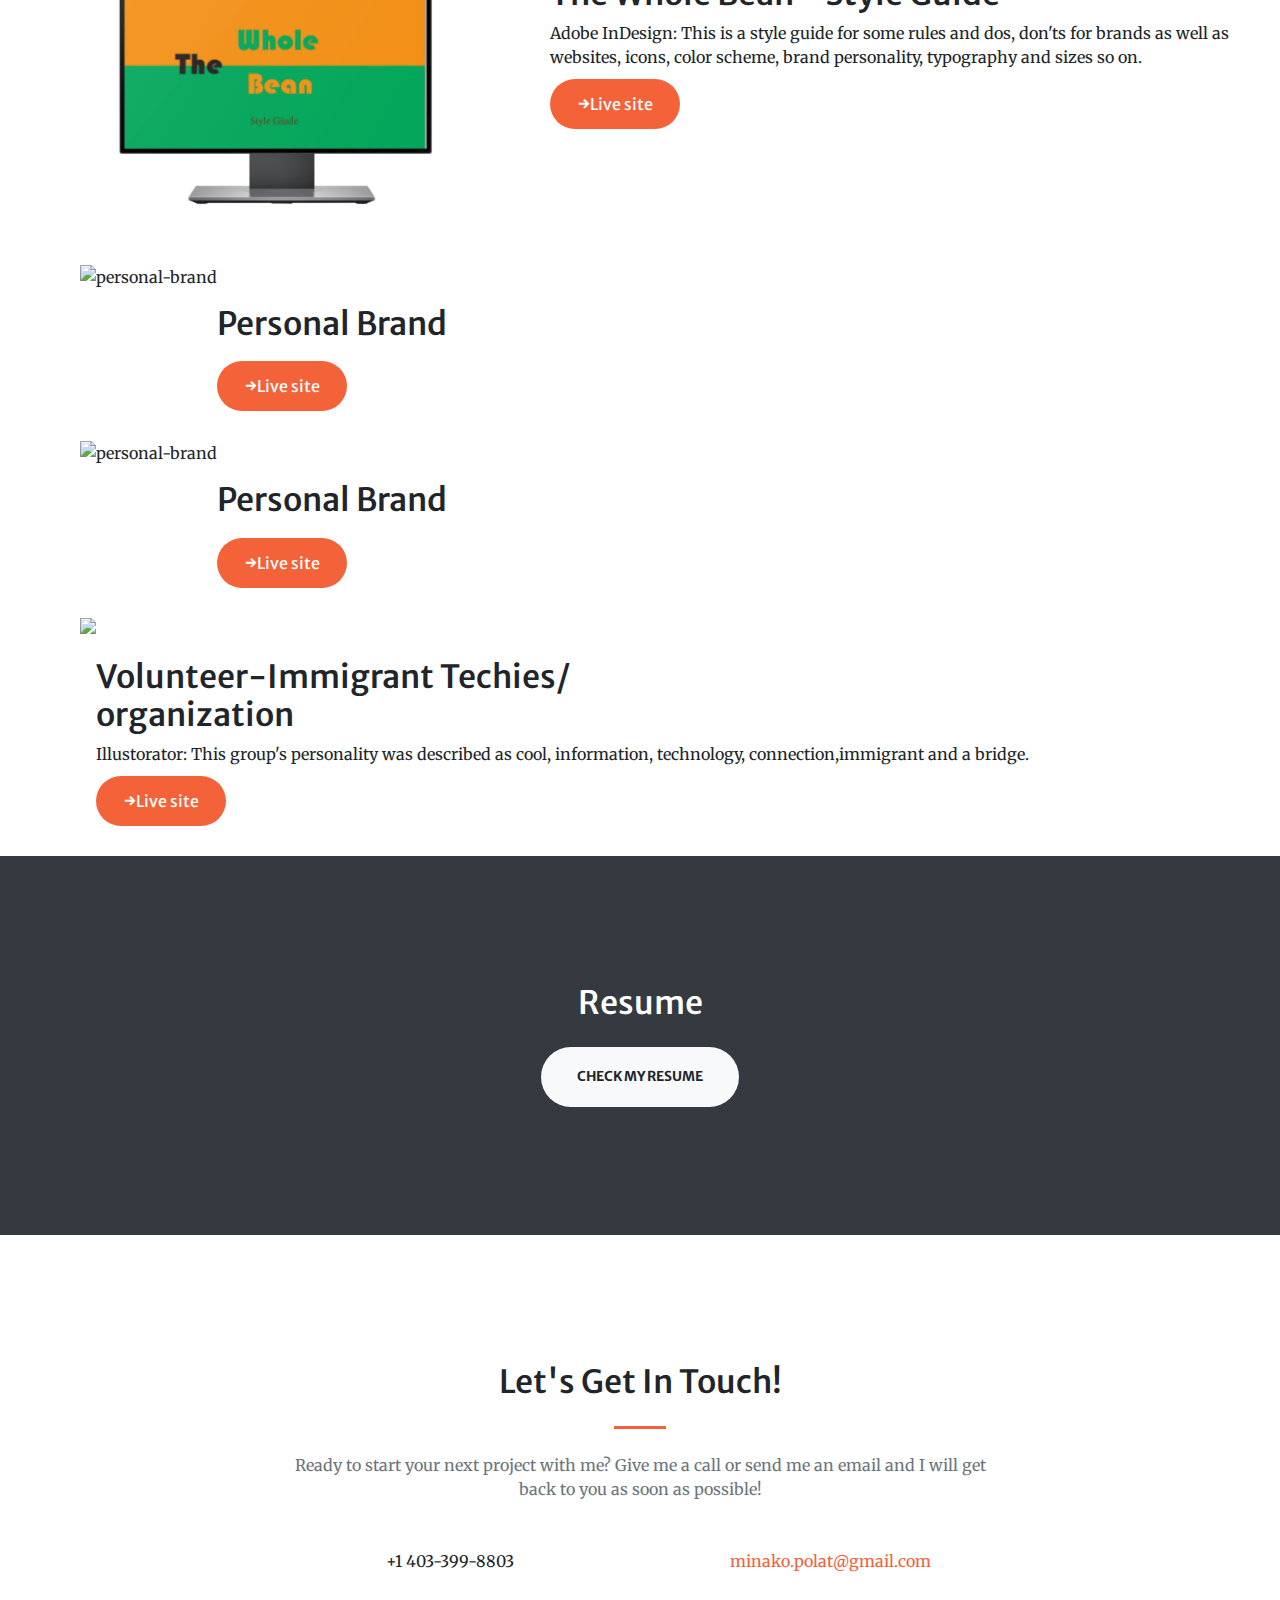
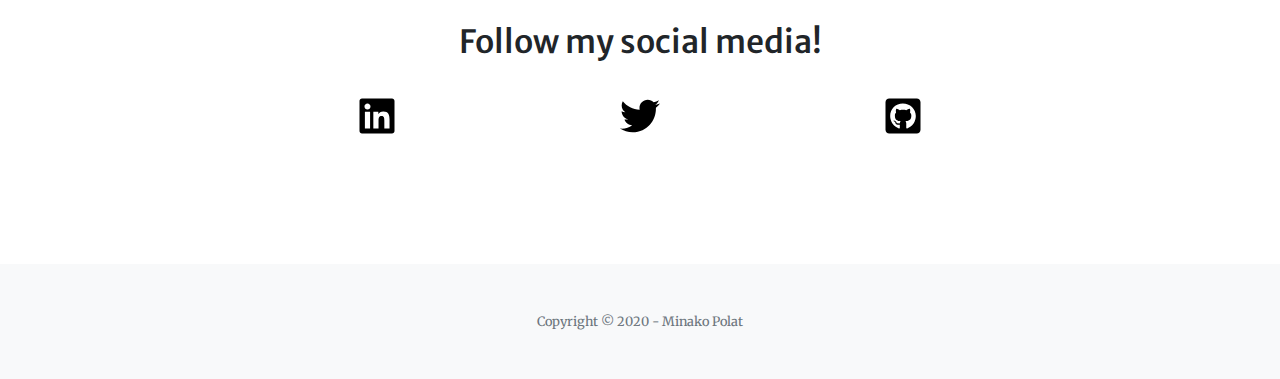
==== commit 5cc5a2c8: "minor changes" ====
--- a/index.html
+++ b/index.html
@@ -4,7 +4,8 @@
         <meta charset="utf-8" />
         <meta name="viewport" content="width=device-width, initial-scale=1, shrink-to-fit=no" />
         <meta name="description" content="" />
-        <meta name="author" content="" />
+        <meta name="author" content="Minako Polat/front-end and visual designer" />
+        <meta name="keywords" content="website, design, logo, personal brand, develop, affordable, friendly, professional, ecommerce,freelance, front-end developer, designer, own website"/>
         <title>Minako Polat</title>
         <!-- Favicon-->
         <link rel="icon" type="image/x-icon" href="assets/img/favicon.ico" />
@@ -47,7 +48,7 @@
                         <hr class="divider my-4" />
                     </div>
                     <div class="col-lg-8 align-self-baseline">
-                        <p class="text-white-75 font-weight-light mb-5">I'm a passionate and complexed problem solving font-end developer as well as creative, user center visual designer! </p>
+                        <p class="text-white-75 font-weight-light mb-5">I'm a passionate and complexed problem solving front-end developer as well as creative, user center visual designer! </p>
                         <a class="btn btn-primary btn-xl js-scroll-trigger" href="#about">Get to know me</a>
                     </div>
                 </div>
@@ -64,8 +65,8 @@
                         <div class="avator">
                             <img src="assets/img/minako-avatar-vl2.png" alt="avator" class="avator">
                         </div>
-                        <p class="text-white-50 mb-4">Hi, Thank you for visiting my website, I'm Minako Polat live in Calgary, Canada. I always was  wondering how is like to create  websites or applicaitons. Moreover, what are the programming languages?  like how many and what kind of languages exist in this world?  I had  the same curiosity for designing as well. So, as much as I got to learn them more or discover this field, I felt like I opened up a pandora box that there is no way I can explain this world with one phrase. And there is no way for me to close this box, because I am so loving this journey. Now when I find a someone struggles to use applications or websites, I feel responsible to analyse, troubleshoot and improve its usability to make their life easier.  <br>
-                            I come from communication field and I gained an active listening skill that helps me to discuss with my future client about our project by understanding underly meaning. Please feel free to explore my website, and if you are interested in any of mywork or interested me, feel free to reach me out! Let's chat!</p>
+                        <p class="text-white-50 mb-4">Hi, Thank you for visiting my website, I'm Minako Polat live in Calgary, Canada. I always was  wondering how is like to create  websites or applicaitons. Moreover, what are the programming languages?  like how many and what kind of languages exist in this world?  I had  the same curiosity for designing as well. So, as much as I got to learn them more or discover this field, I felt like I opened up a pandora box that there is no way I can explain this world with one phrase. And there is no way for me to close this box, because I am so loving this journey. Now when I find a someone struggles to use applications or websites, I feel responsible to analyse, troubleshoot issues and improve its usability to make their life easier.  <br>
+                            I come from communication field and I gained an active listening skill that helps me to discuss with my future client about our project by understanding underly meaning as well. Please feel free to explore my website, and if you are interested in any of mywork or interested me, feel free to reach me out! Let's chat!</p>
                         <a class="btn btn-light btn-xl js-scroll-trigger" href="#contact">Let's chat</a>
                     </div>
                 </div>
@@ -120,12 +121,12 @@
                            </div>
                           <div class="portfolio-right">                  
                                       <div class="portolio-title">
-                                                <h2 class="portfolio-h2">Flooring Company</h2>
+                                                <h2 class="portfolio-h2">Flooring Company/coming soon!</h2>
                                          </div>                                      
                              <div class="portfolio-disc">
                                        HTML,CSS, Figma, Photoshop:Considered a hierarchy layout and designed buttons that calls attention
                              </div>
-                                   <a href="https://mnk375.github.io/bowline-services-2/" target="_blank"><button class="live-btn">→Live site</button></a>               
+                                   <!-- <a href="https://mnk375.github.io/bowline-services-2/" target="_blank"><button class="live-btn">→Live site</button></a>                -->
                       </div>             
                </div>
                   <div class="portfolio-box">
@@ -195,7 +196,7 @@
                                                <div class="portfolio-disc">HTML, CSS, JavaScript:
                          This helps to see a result of election vote numebrs in each states, when the cursor gets closer each state, it changes its color to indicate who is the winnter in the state. This was created based on U.S election result.                                      
                                                </div>
-                                       <a href="https://mnk375.github.io/US-election-map-project.js/" target="_blank"><button class="live-btn">→Let's Play</button></a>
+                                       <a href="https://mnk375.github.io/election-map/" target="_blank"><button class="live-btn">→Let's Play</button></a>
                                  </div>
                 </div>
 
@@ -249,11 +250,11 @@
                             </div> 
                                <div class="portfolio-bottom">
                                          <div class="degital-framework">
-                                             <p>Low-fidelity paper wireframe</p>
+                                             <h5 class="frame-work-p">Low-fidelity paper wireframe</h5>
                                             <img src="assets/img/sit-conmigo-flamework.jpeg" class="frame-work">  
                                       </div>
                                       <div class="handsketch-framework">
-                                        <p>High-fidelity degital wireframe</p>                                       
+                                        <h5 class="frame-work-p">High-fidelity degital wireframe</h5>                                       
                                         <img src="assets/img/sit-comong-desgitalwireframe.png" class="frame-work">
                               </div>       
                                       
@@ -371,25 +372,21 @@
    </div>
    <div class="portfolio-right">
                 <div class="portolio-title">
-                        <h2 class="portfolio-h2">Volunteer work-Alberta Immigrant Techies/organization/Brand</h2>
+                        <h2 class="portfolio-h2">Volunteer-Immigrant Techies/<br>organization</h2>
                  </div>
                 <div class="portfolio-disc">
-                    Illustorator: This group's personality was described as cool, connection,immigrant and a bridge.  
+                    Illustorator: This group's personality was described as cool, information, technology, connection,immigrant and a bridge.  
                  </div>                                                                   
                  <a href="assets/img/tech-wift-image.png"  target="_blank"><button class="live-btn">→Live site</button></a>
    </div>
 </div>               
-</div>             
-                   
-      
-       
-                 
-               
-              </div>
-               </div>
-            </div>
-        </div>
-   <section class="page-section bg-dark text-white">
+</div>                            
+  </div>
+ </div>
+</div>
+</div>
+   
+<section class="page-section bg-dark text-white">
             <div class="container text-center">
                 <h2 class="mb-4">Resume</h2>
                 <a class="btn btn-light btn-xl" href="assets/img/Minako-polat-frontend-and-designer-resume.pdf" target="_blank">Check my resume</a>
@@ -419,7 +416,7 @@
             <div class="footer-bottom">
                 <h2 class="footer-h2">Follow my social media!</h2>
                 <div class="social-icons">
-                    <a href="https://www.linkedin.com/in/minako-polat-952b541b8/" target="_blank"><img src="assets/img/instagram.svg" alt="linkedin-icon" class="linkedin-icon footer-icons" height="40" width="40"></a> 
+                    <a href="https://www.linkedin.com/in/minako-polat-952b541b8/" target="_blank"><img src="assets/img/linkedin.svg" alt="linkedin-icon" class="linkedin-icon footer-icons" height="40" width="40"></a> 
                     <a href="https://twitter.com/MinakoPolat" target="_blank"><img src="assets/img/twitter.svg" alt="twitter-icon" class="twitter-icon  footer-icons" height="40" width="40"></a> 
                    <a href="https://github.com/MNK375" target="_blank"><img src="assets/img/github-square.svg" alt="github-icon" class="github-icon footer-icons" height="40" width="40"></a> 
                 </div>
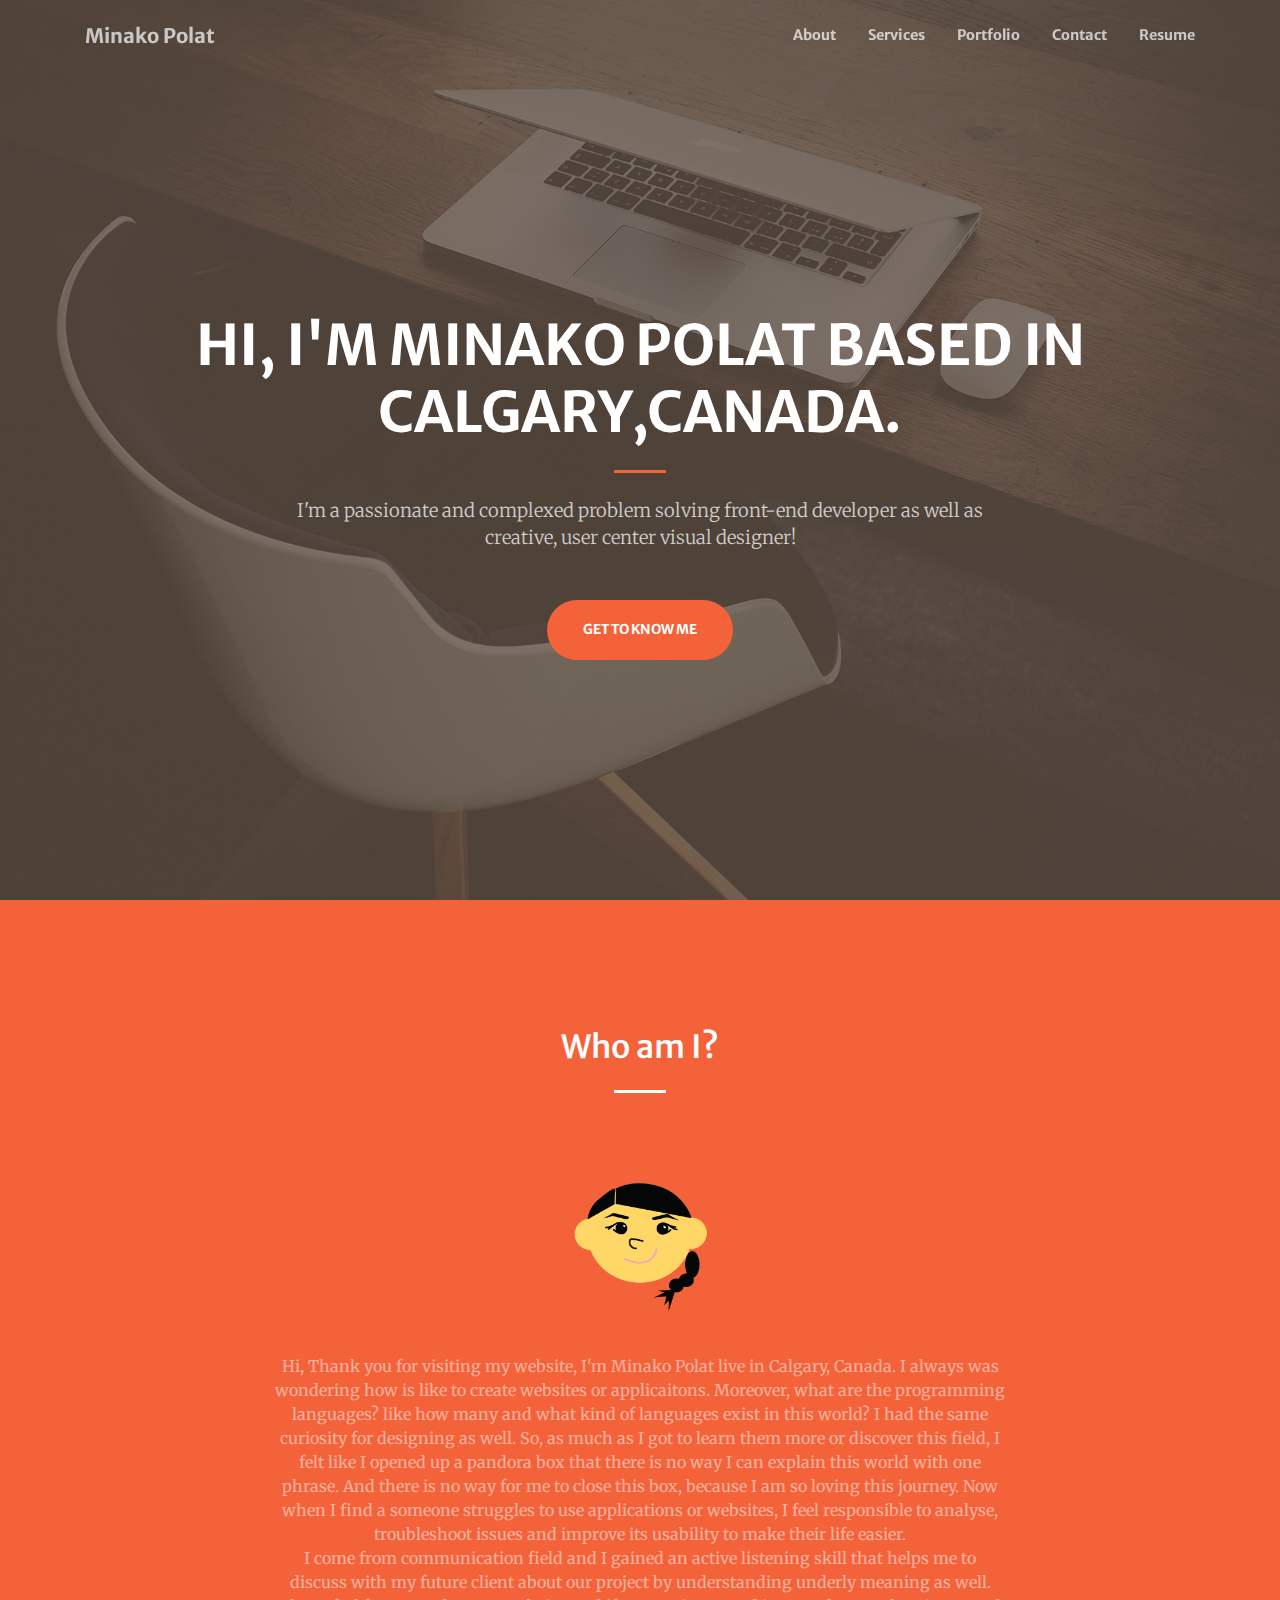
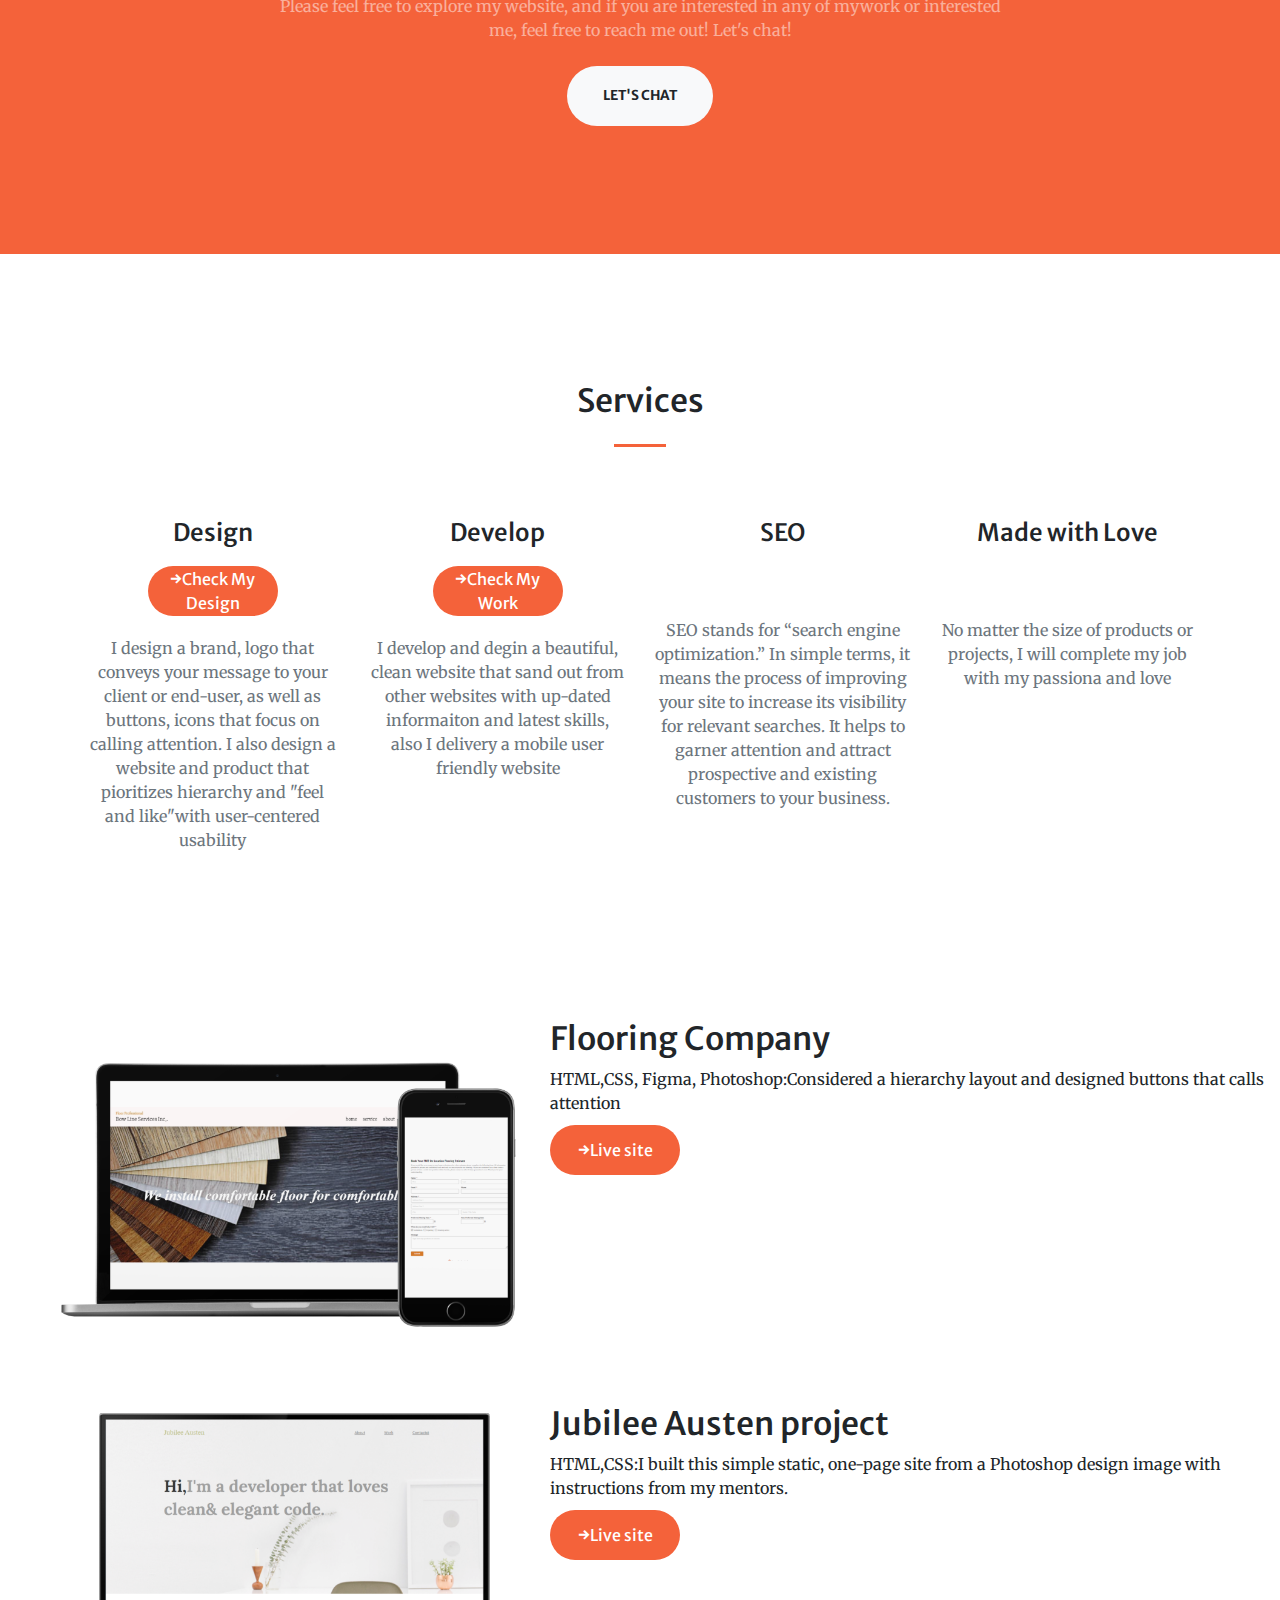
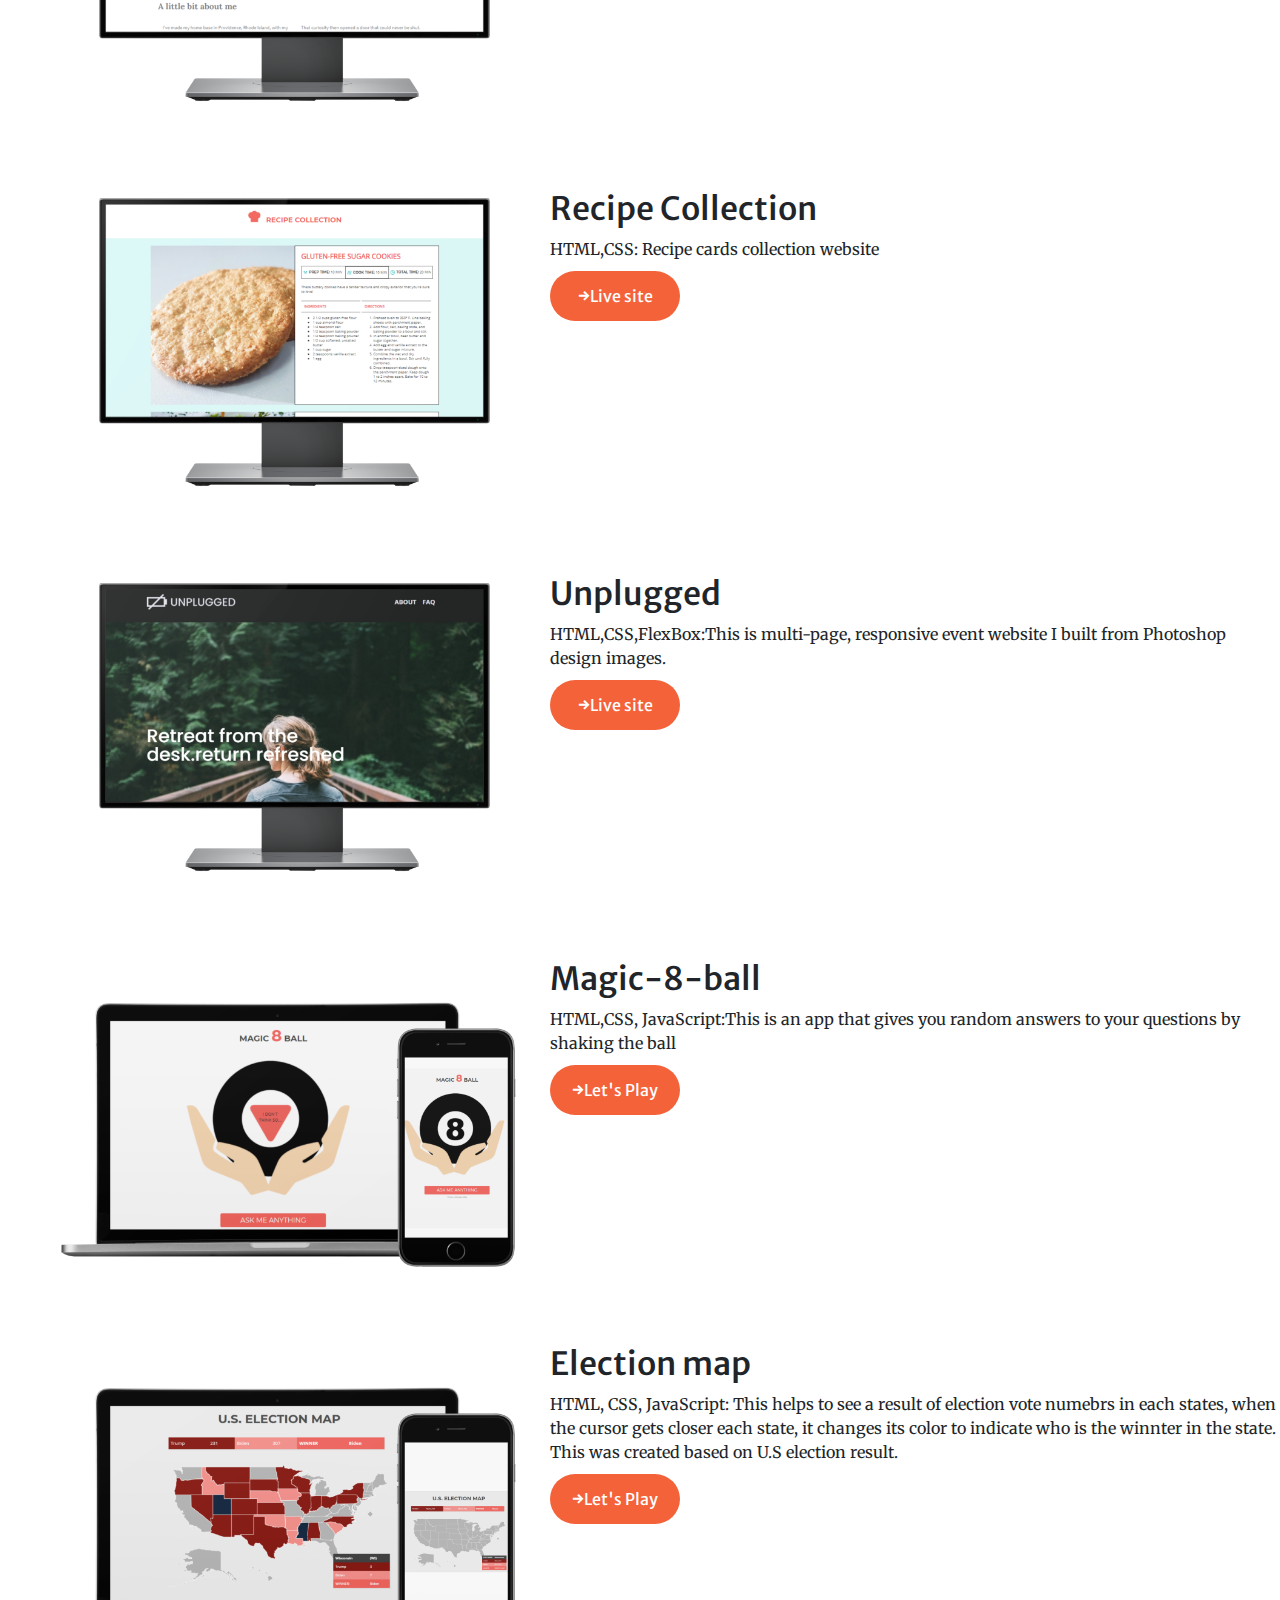
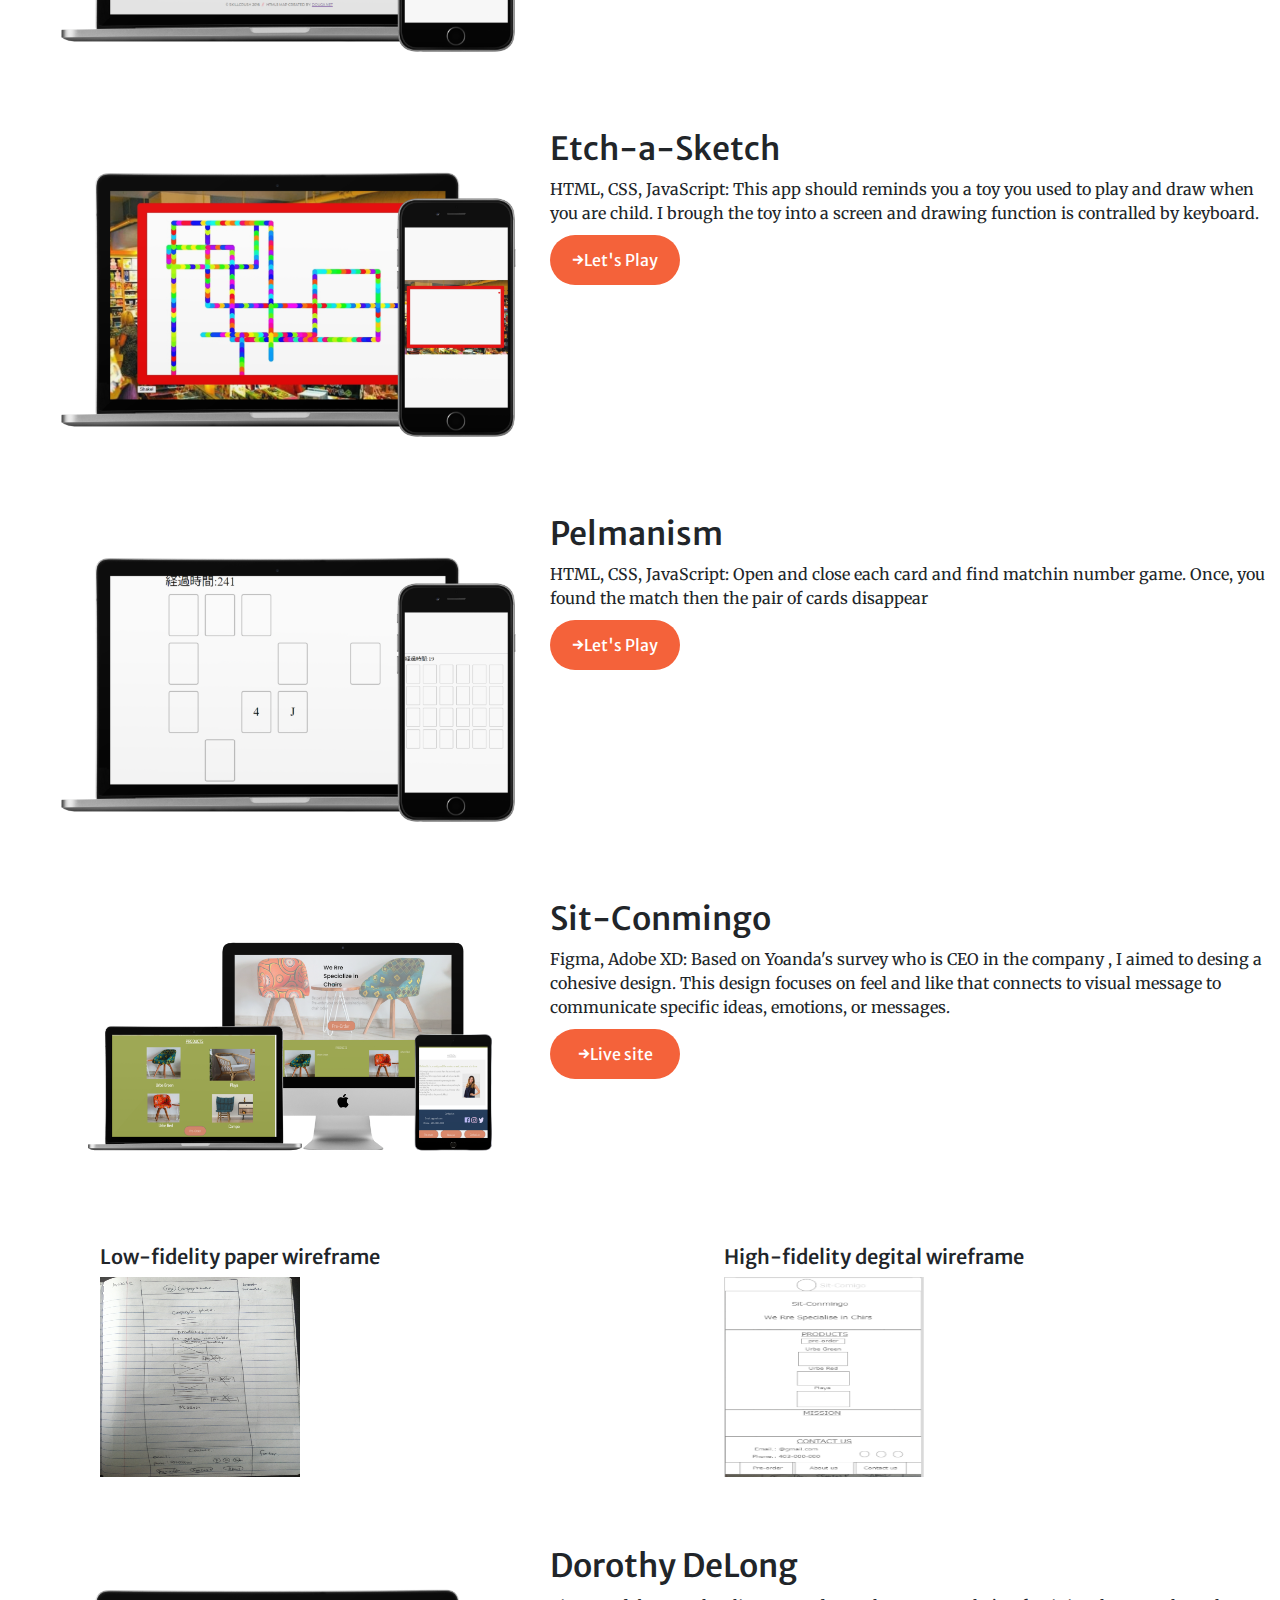
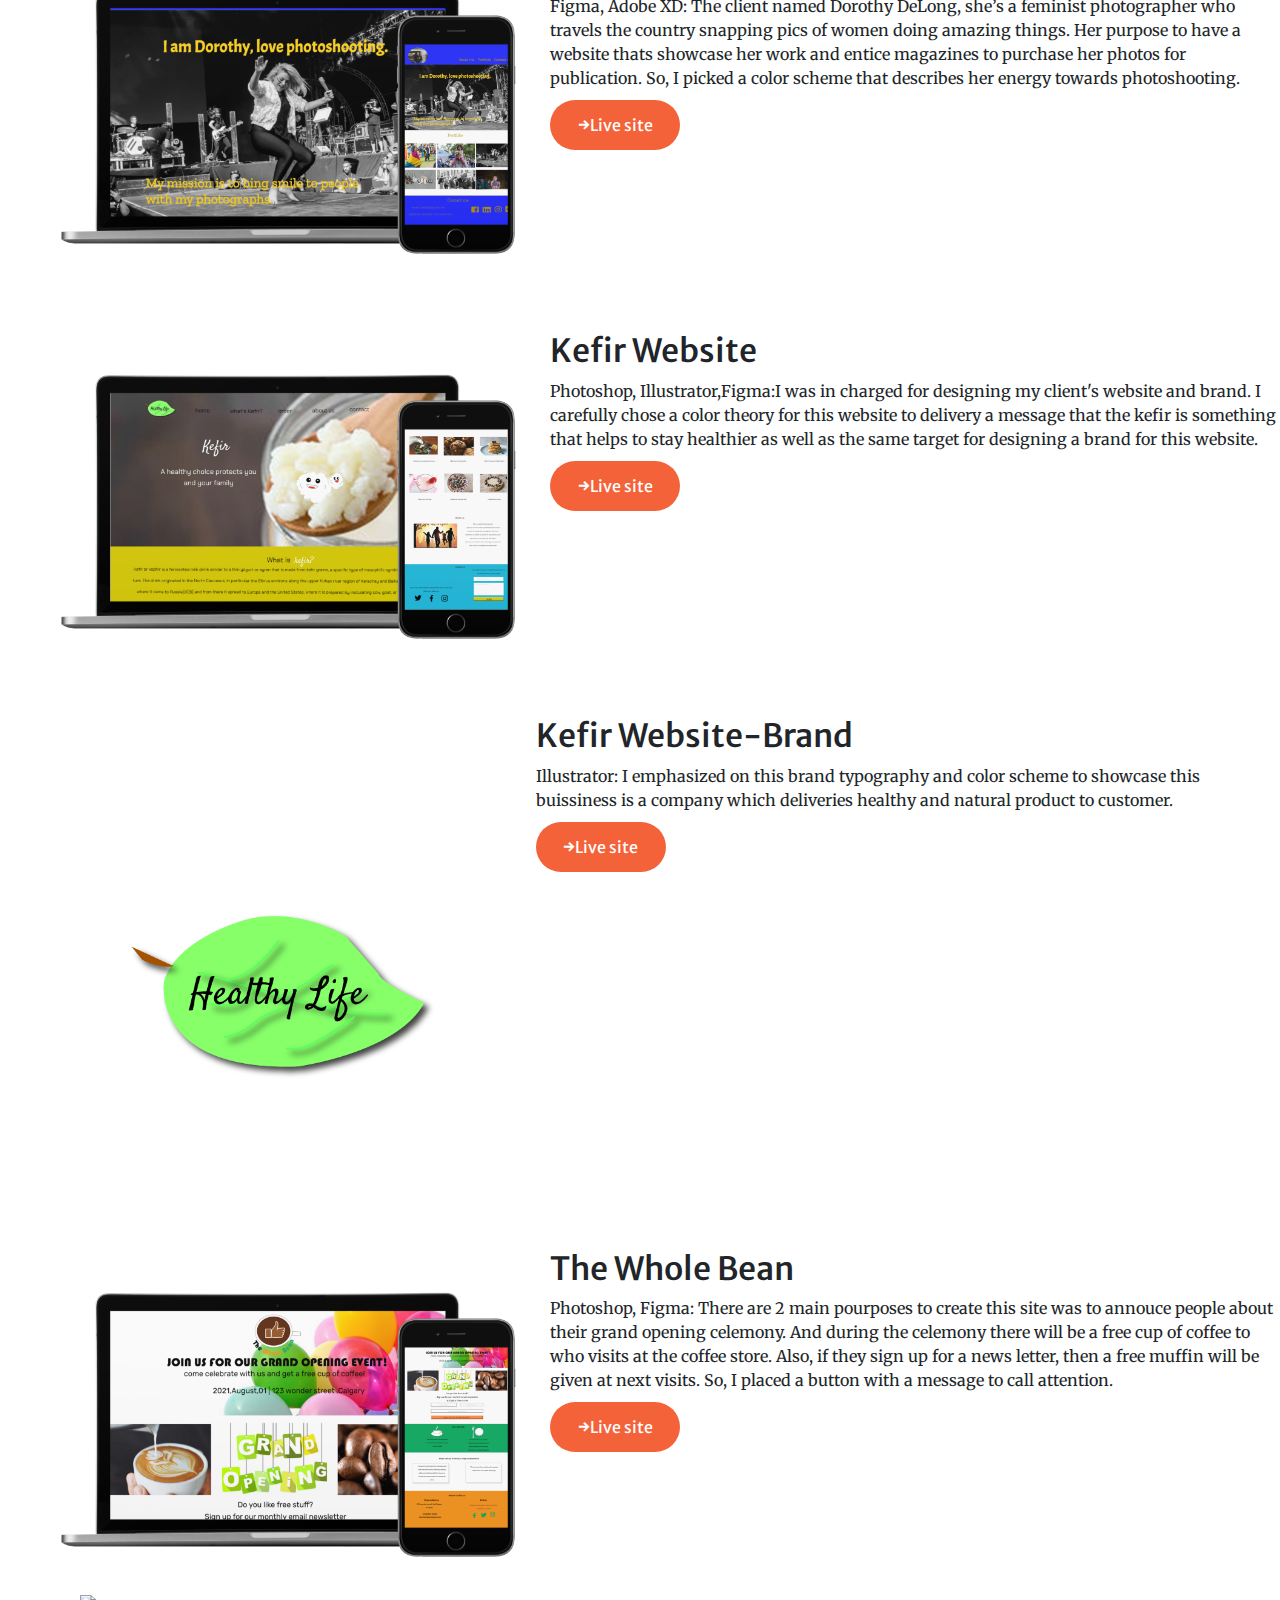
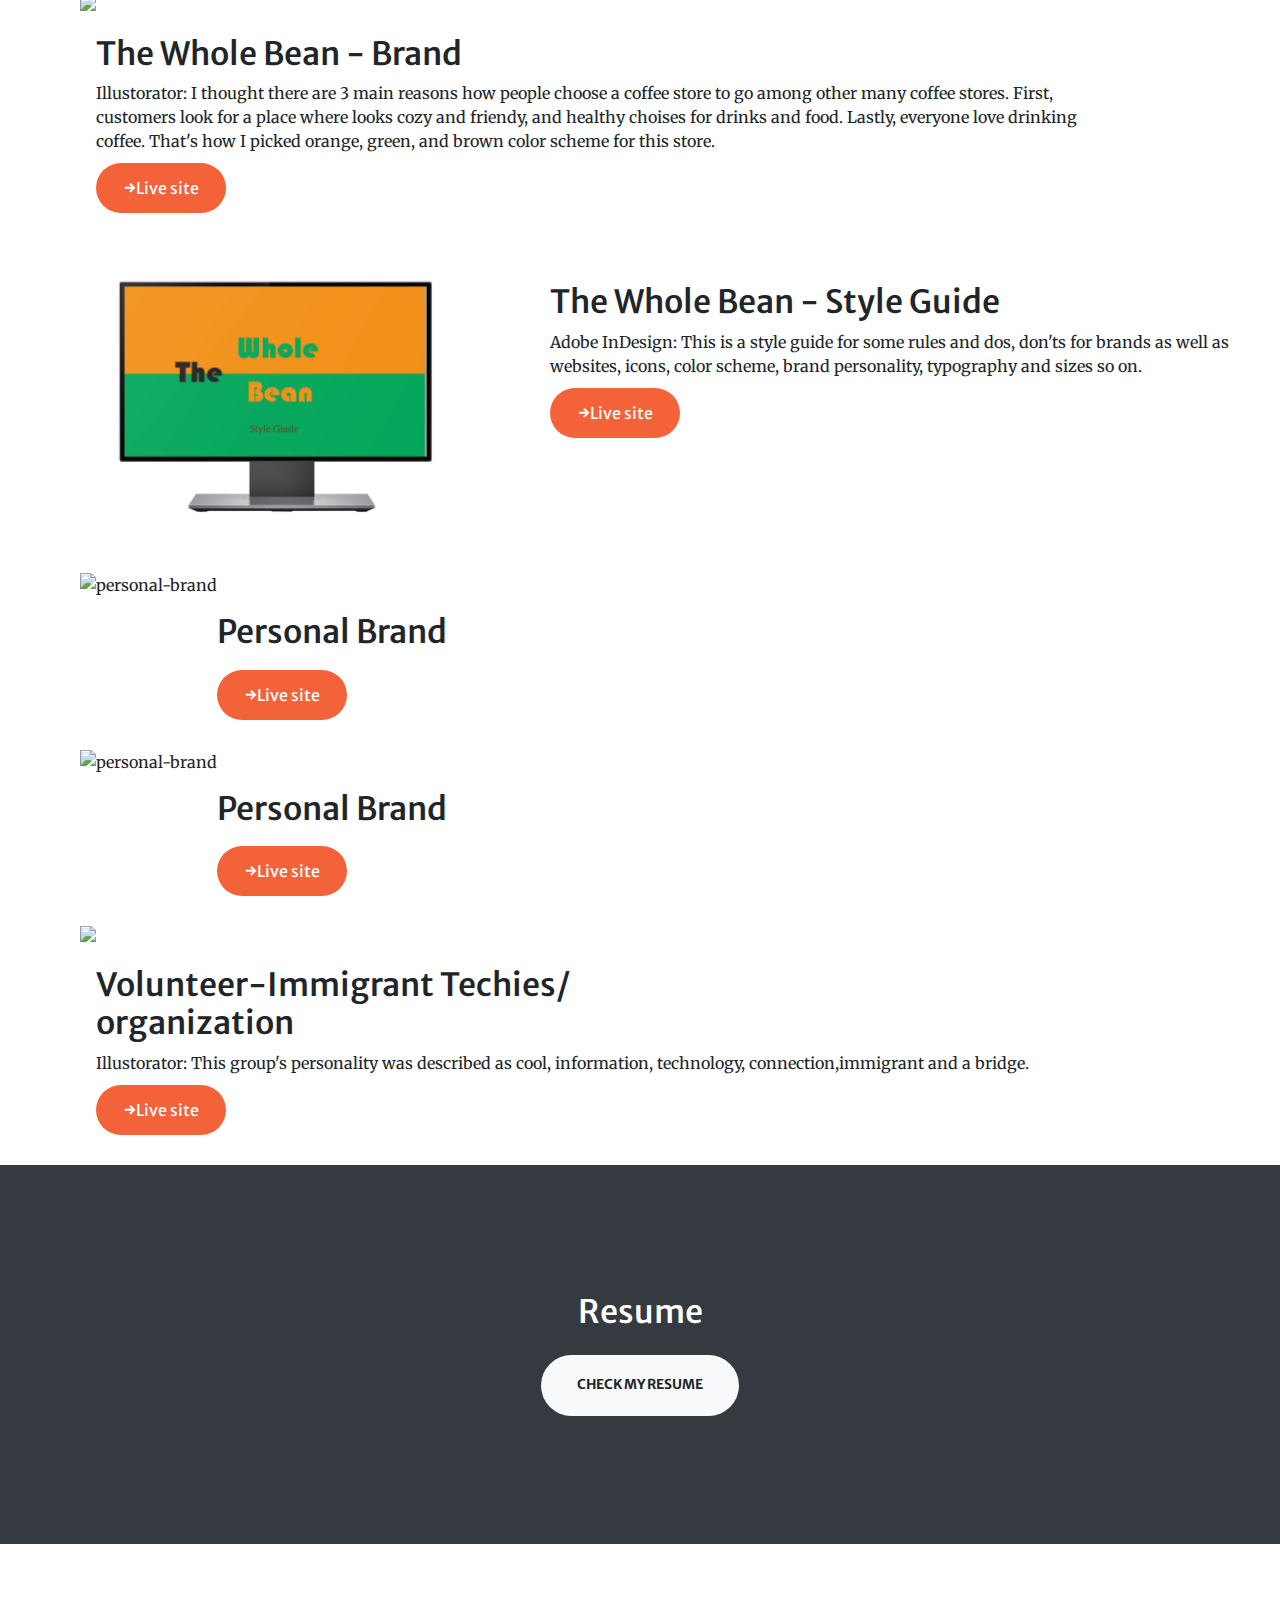
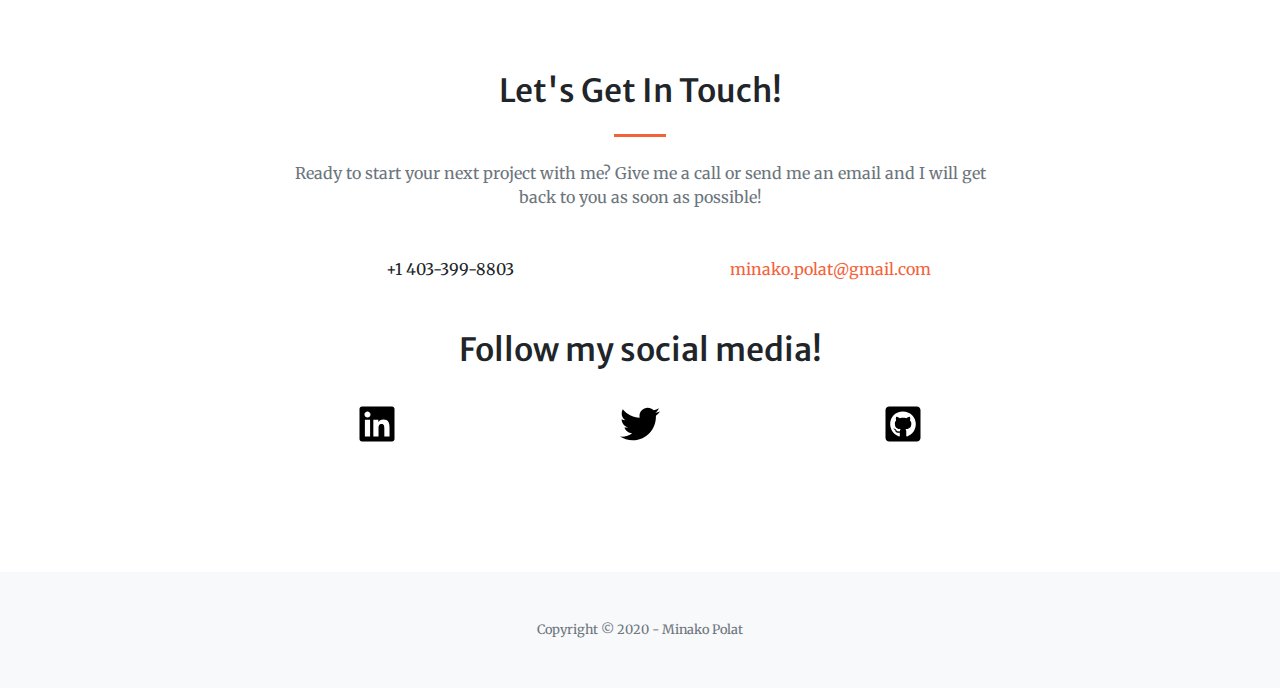
==== commit 9c1448d6: "added bowline serives website" ====
--- a/index.html
+++ b/index.html
@@ -121,12 +121,12 @@
                            </div>
                           <div class="portfolio-right">                  
                                       <div class="portolio-title">
-                                                <h2 class="portfolio-h2">Flooring Company/coming soon!</h2>
+                                                <h2 class="portfolio-h2">Flooring Company</h2>
                                          </div>                                      
                              <div class="portfolio-disc">
                                        HTML,CSS, Figma, Photoshop:Considered a hierarchy layout and designed buttons that calls attention
                              </div>
-                                   <!-- <a href="https://mnk375.github.io/bowline-services-2/" target="_blank"><button class="live-btn">→Live site</button></a>                -->
+                                   <a href="https://mnk375.github.io/bowline-services-2/" target="_blank"><button class="live-btn">→Live site</button></a>       
                       </div>             
                </div>
                   <div class="portfolio-box">
@@ -292,7 +292,7 @@
 
                   <div class="portfolio-box">
                     <div class="portfolio-left">
-                            <img src="assets/img/kerif-brand-mockup.png" class="brands">
+                            <img src="assets/img/kefir-brand (2).png" class="brands">
                     </div>
                  <div class="portfolio-right">
                             <div class="portolio-title">
@@ -301,7 +301,7 @@
                             <div class="portfolio-disc">
                                 Illustrator: I emphasized on this brand typography and  color scheme to showcase this buissiness is a company which deliveries healthy and natural product to customer.
                               </div>
-                                      <a href="assets/img/kefirwebsite-with-leafbrand.png"  target="_blank"><button class="live-btn">→Live site</button></a>
+                                      <a href="assets/img/kefir-brand (2).png"  target="_blank"><button class="live-btn">→Live site</button></a>
                 </div> 
               </div>
                   <div class="portfolio-box">
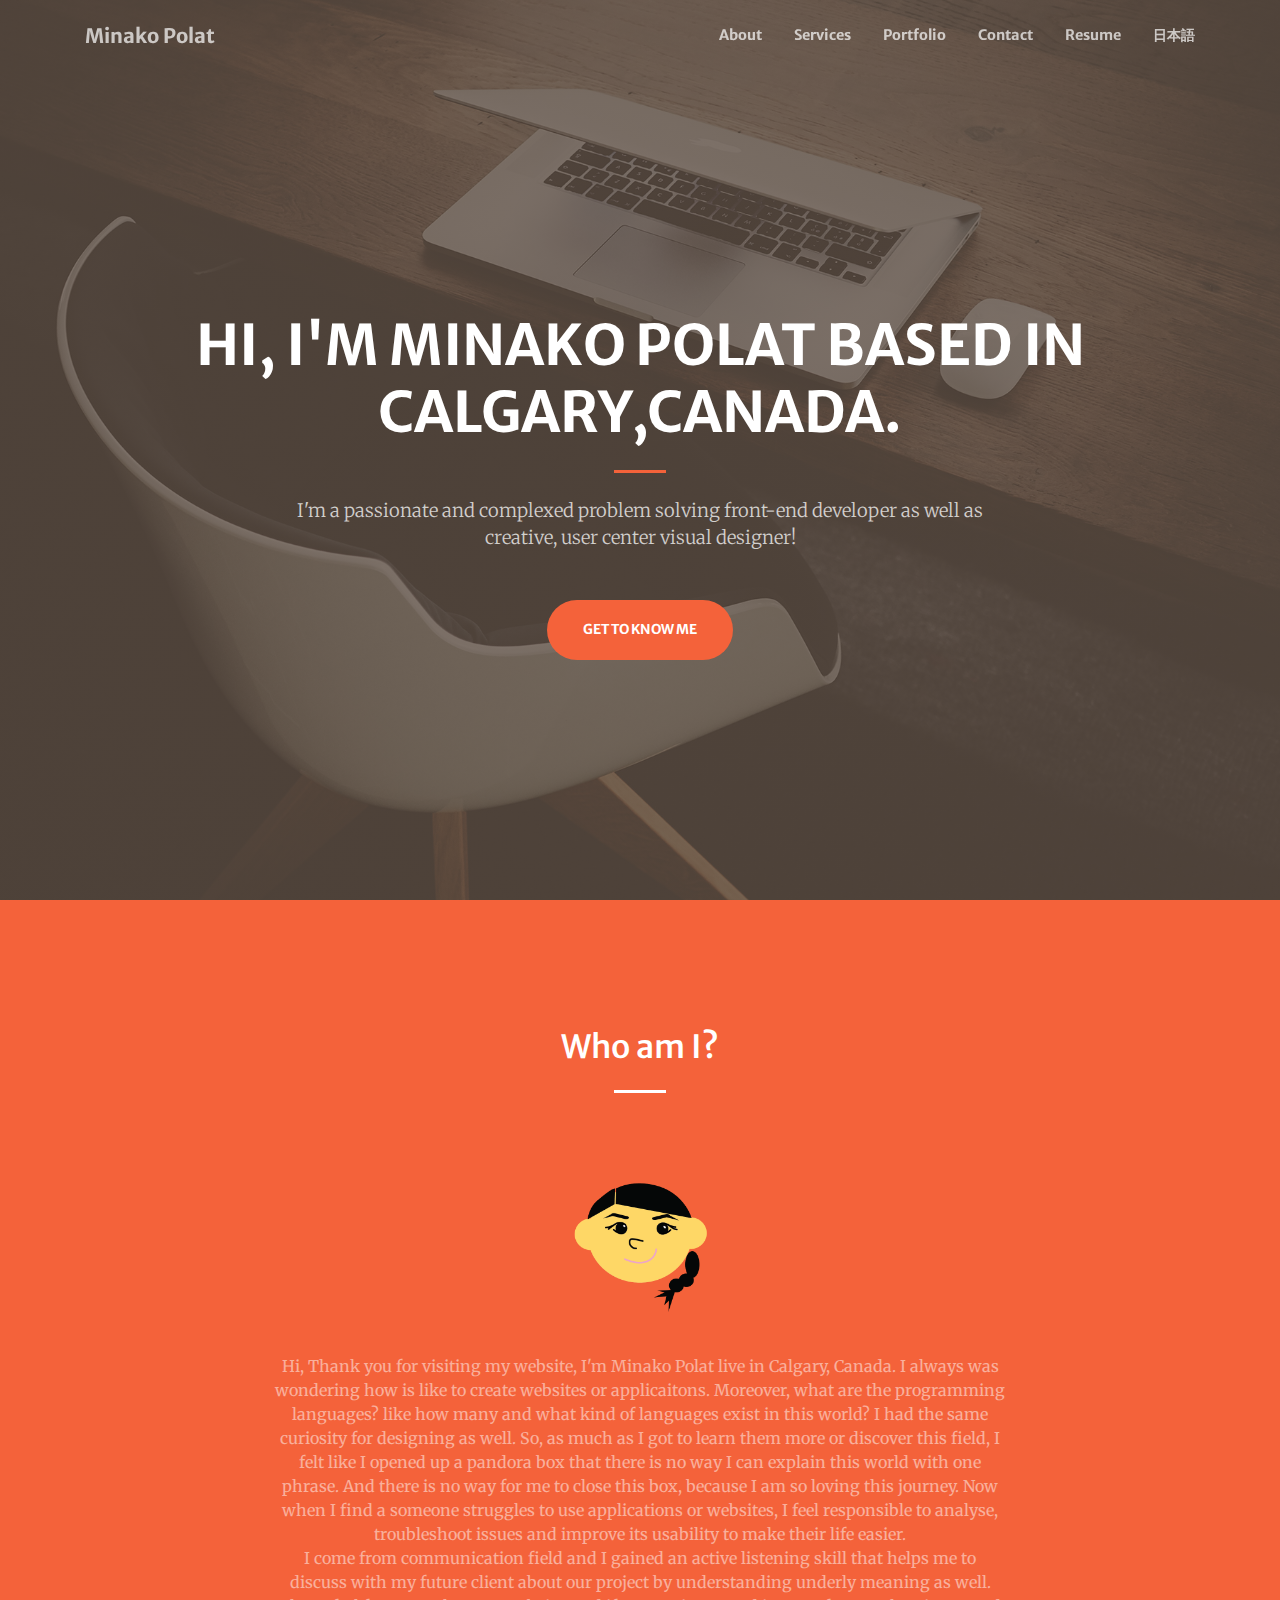
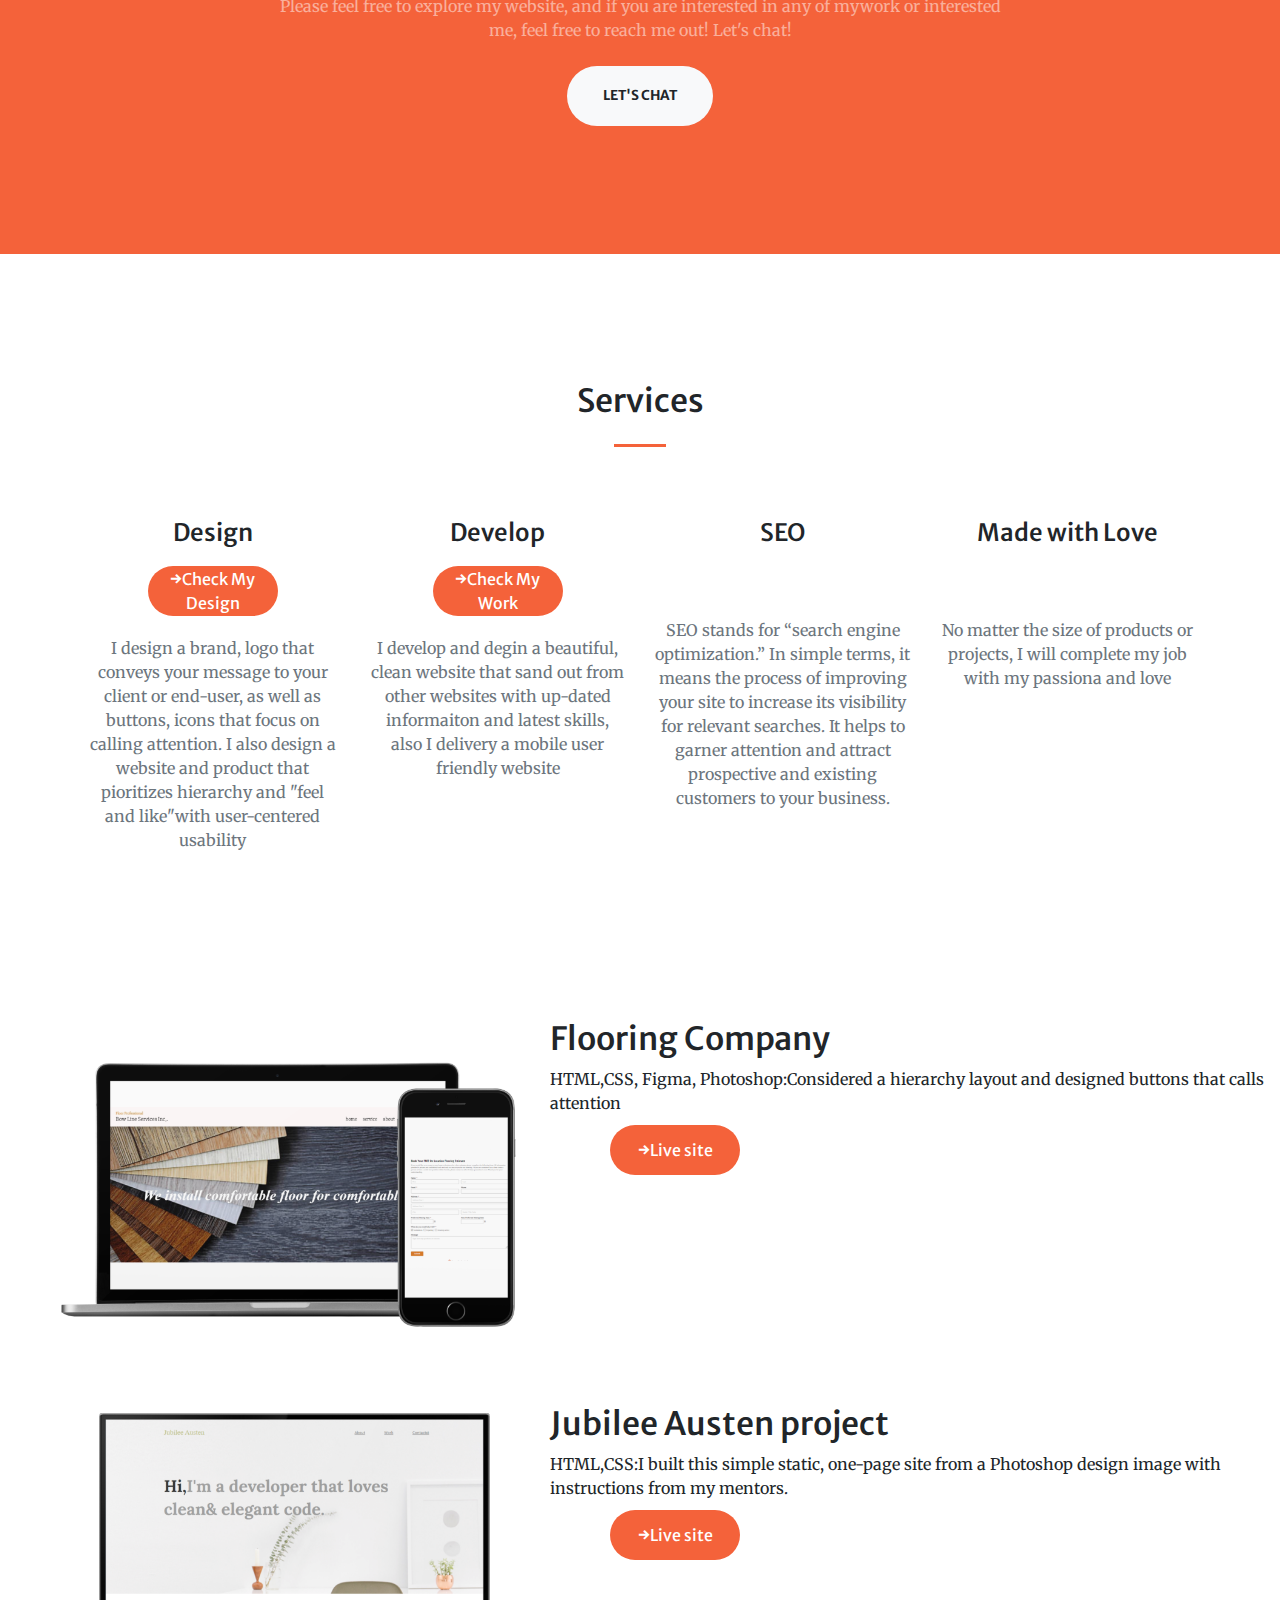
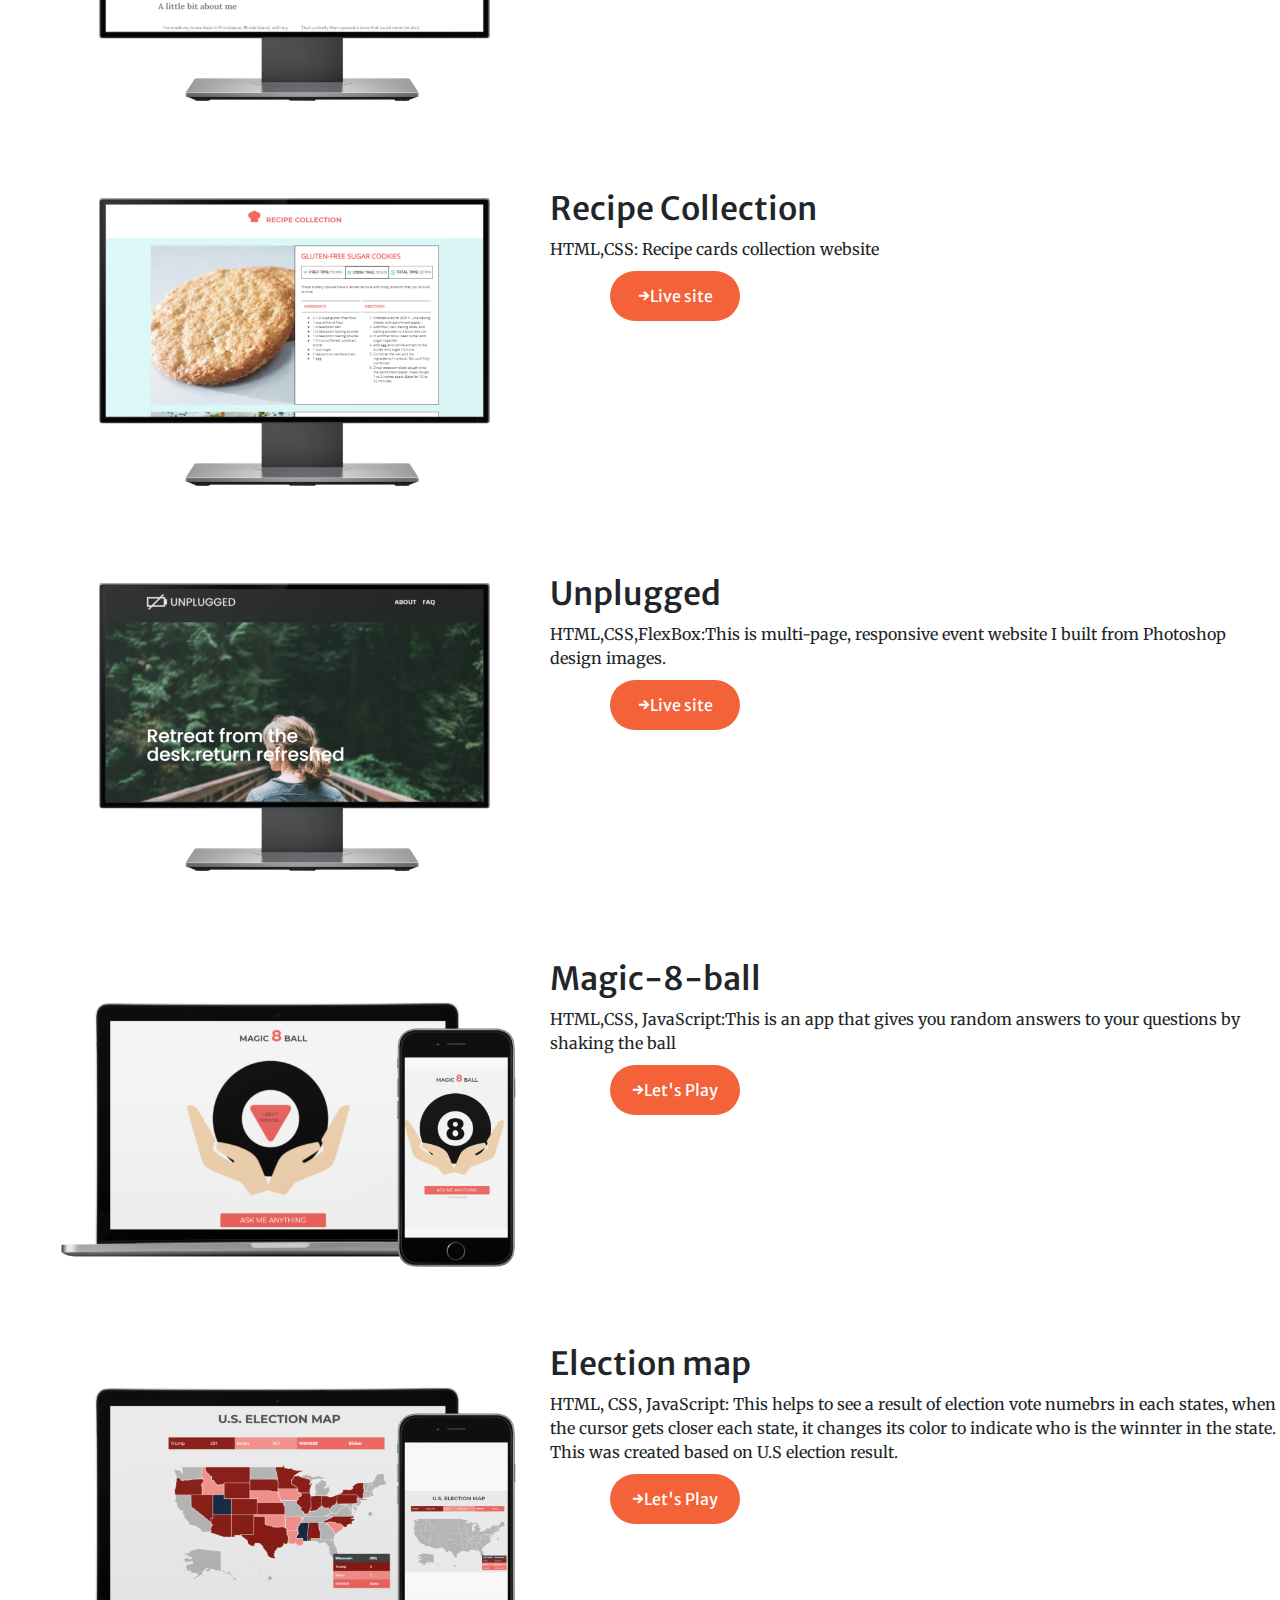
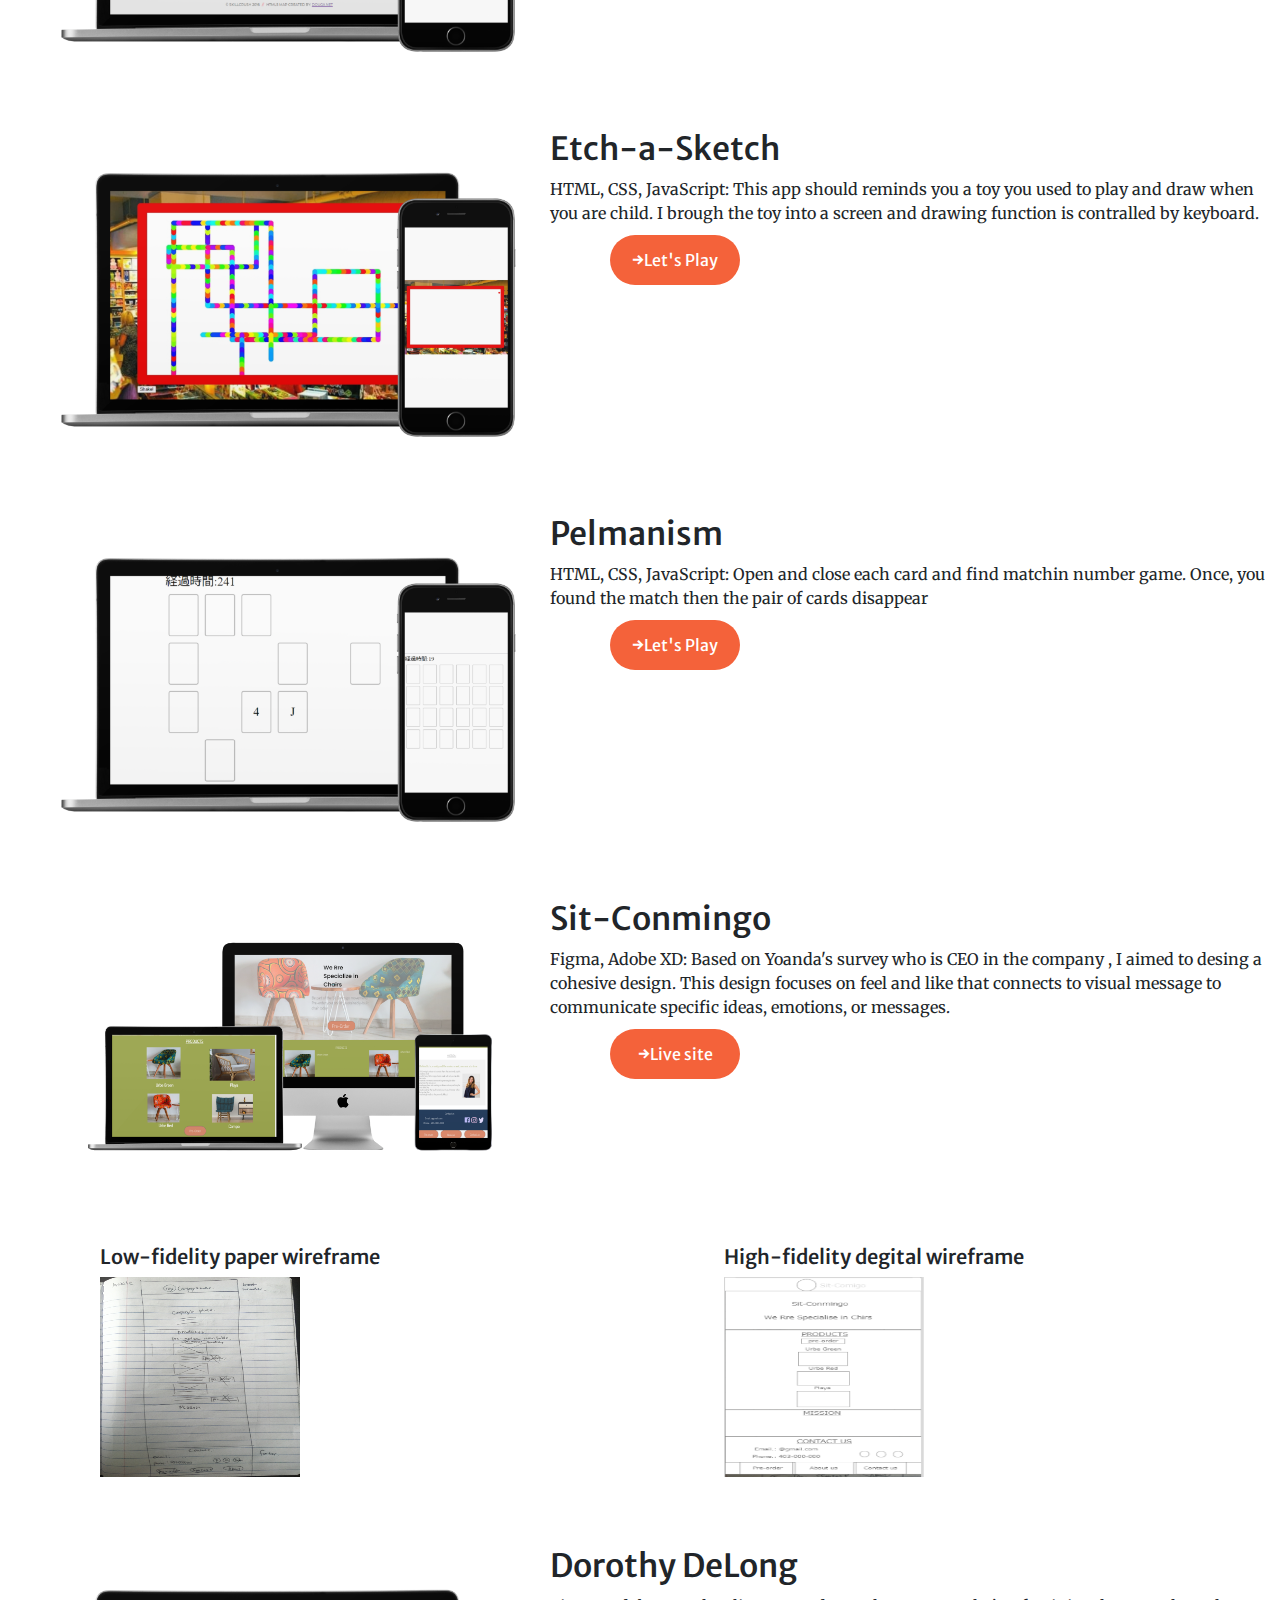
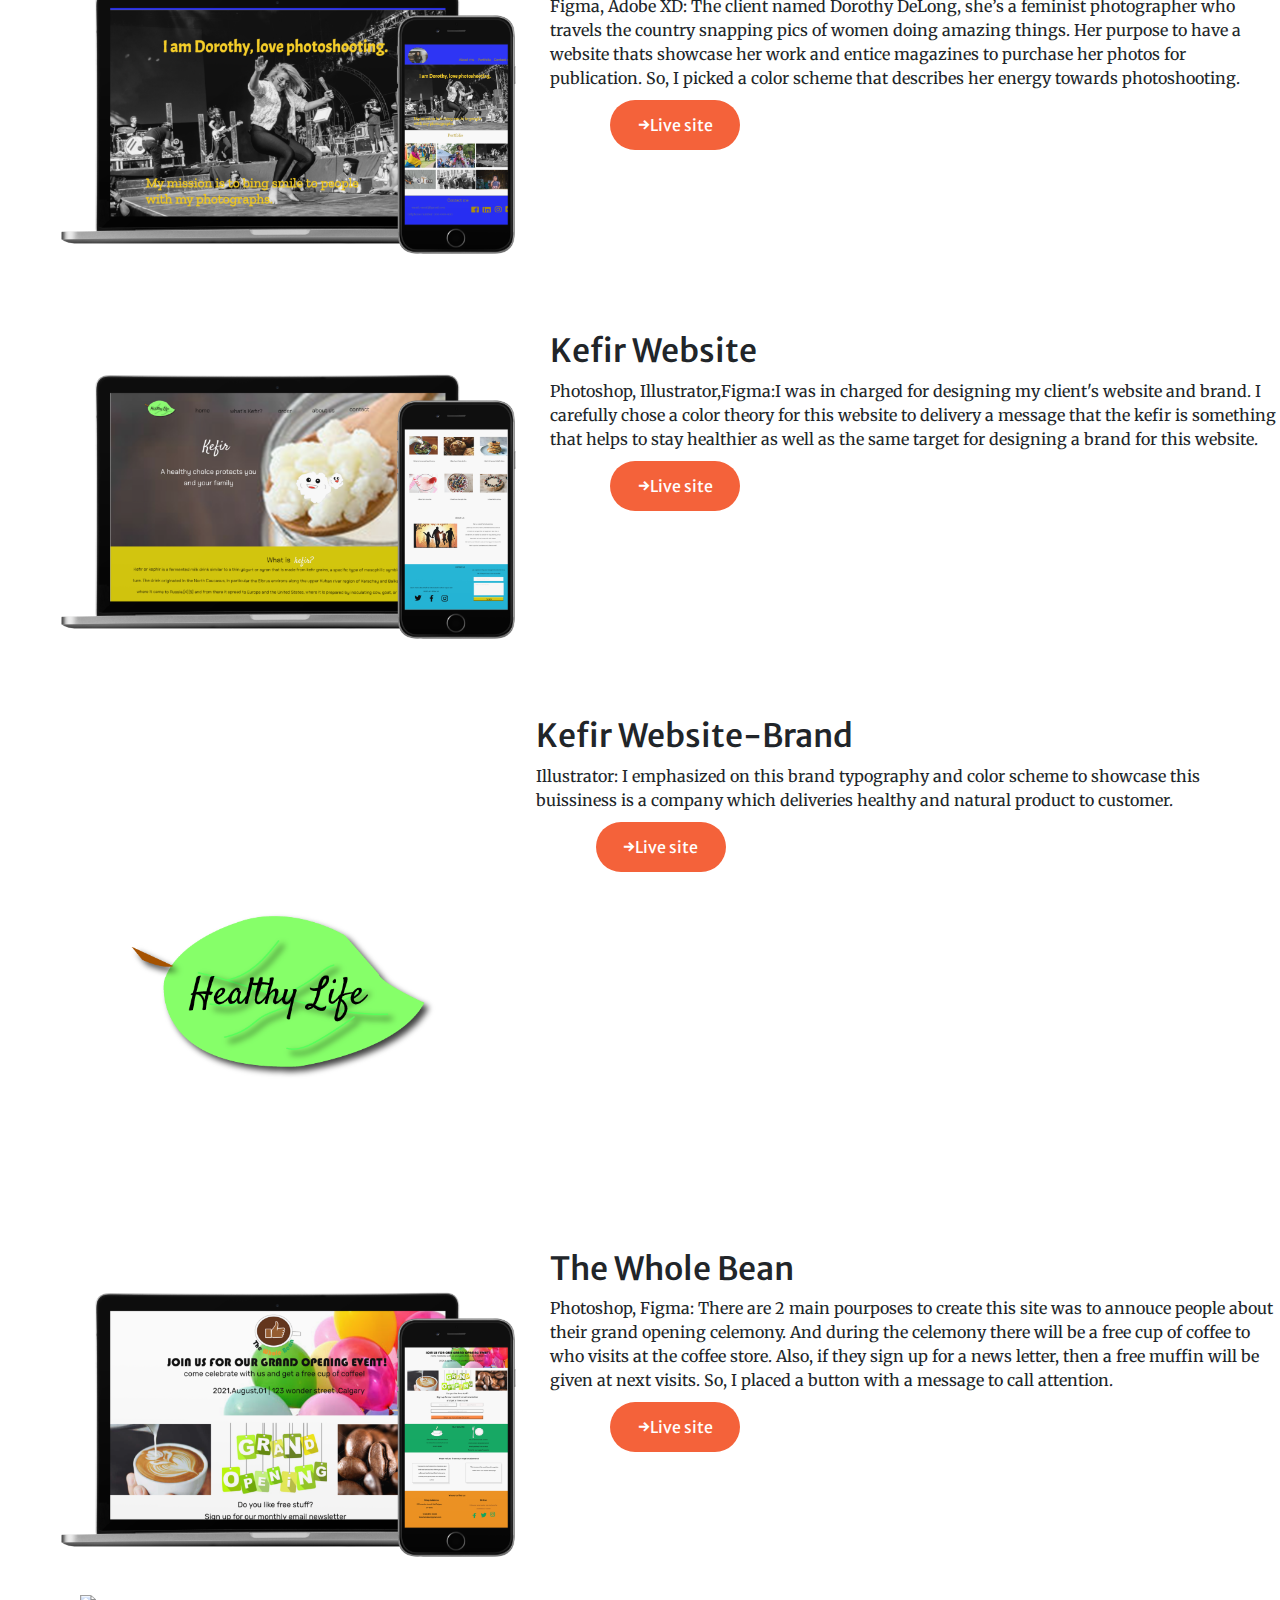
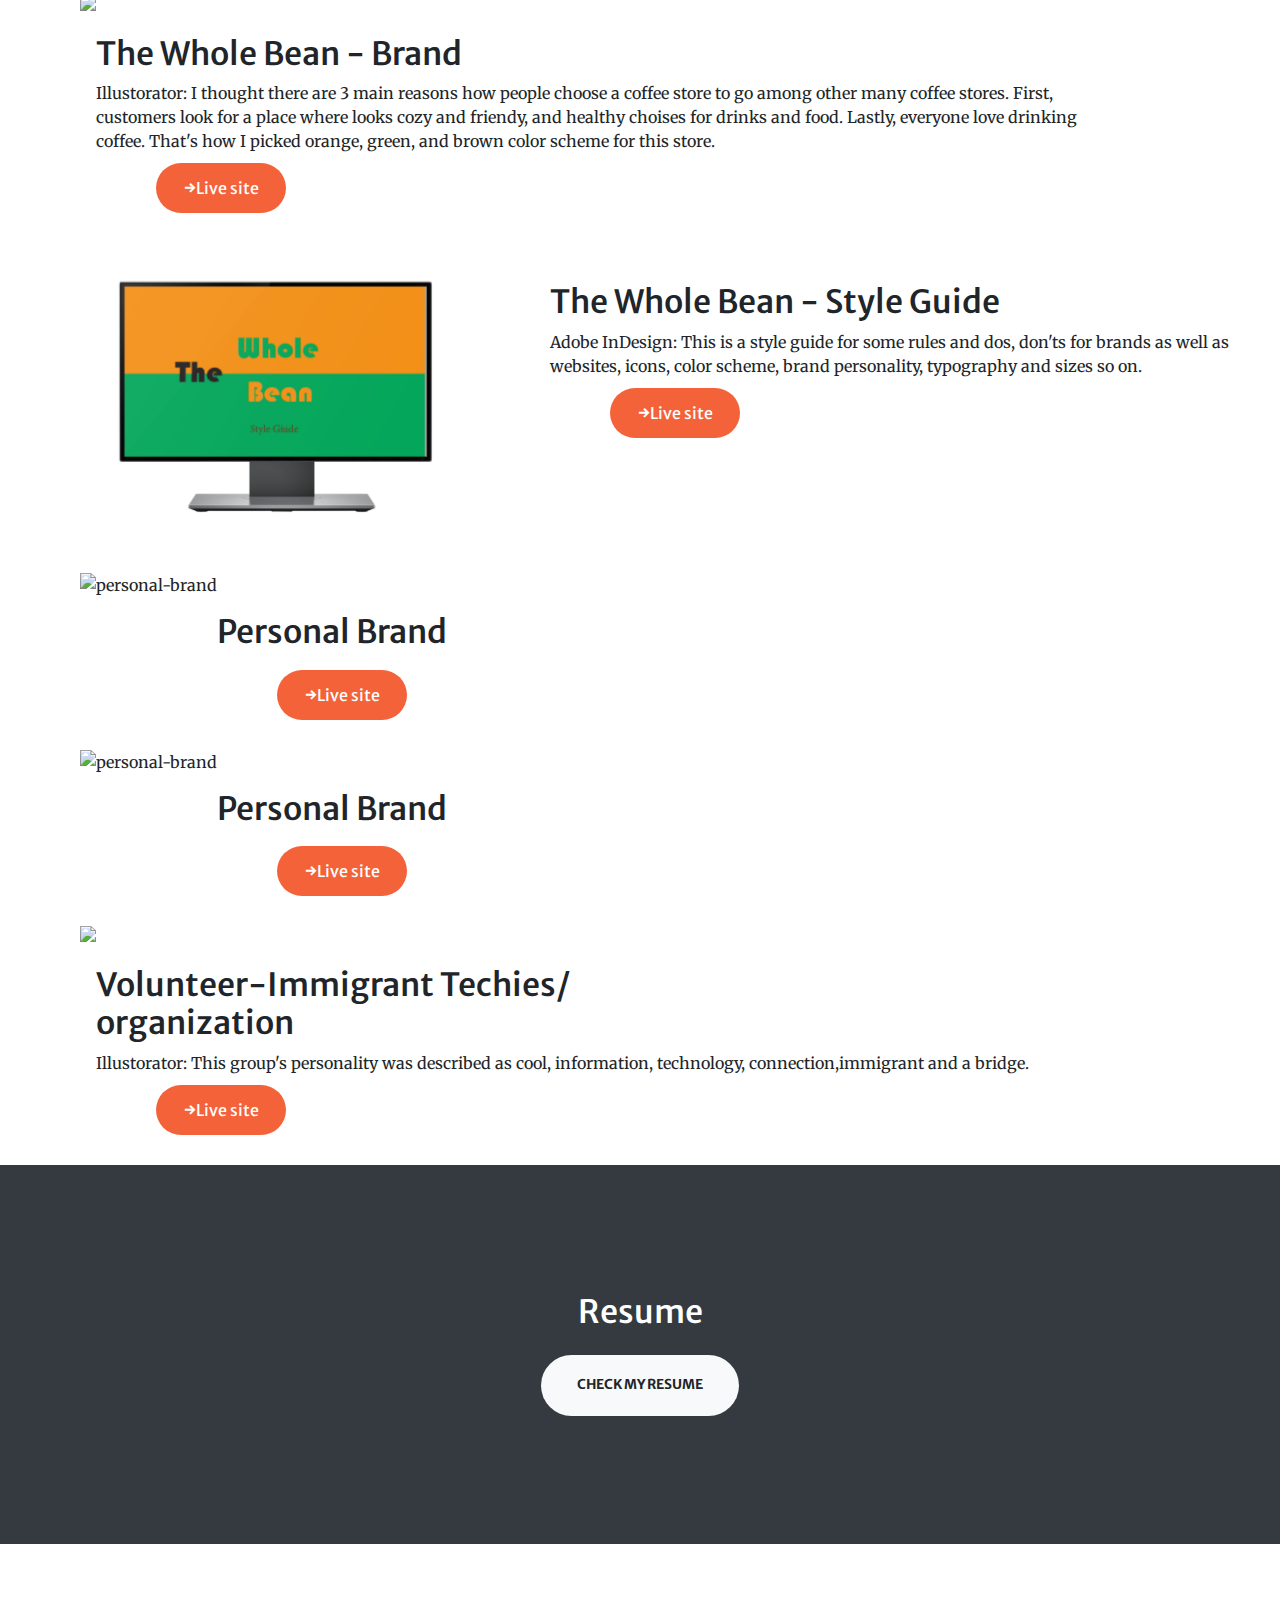
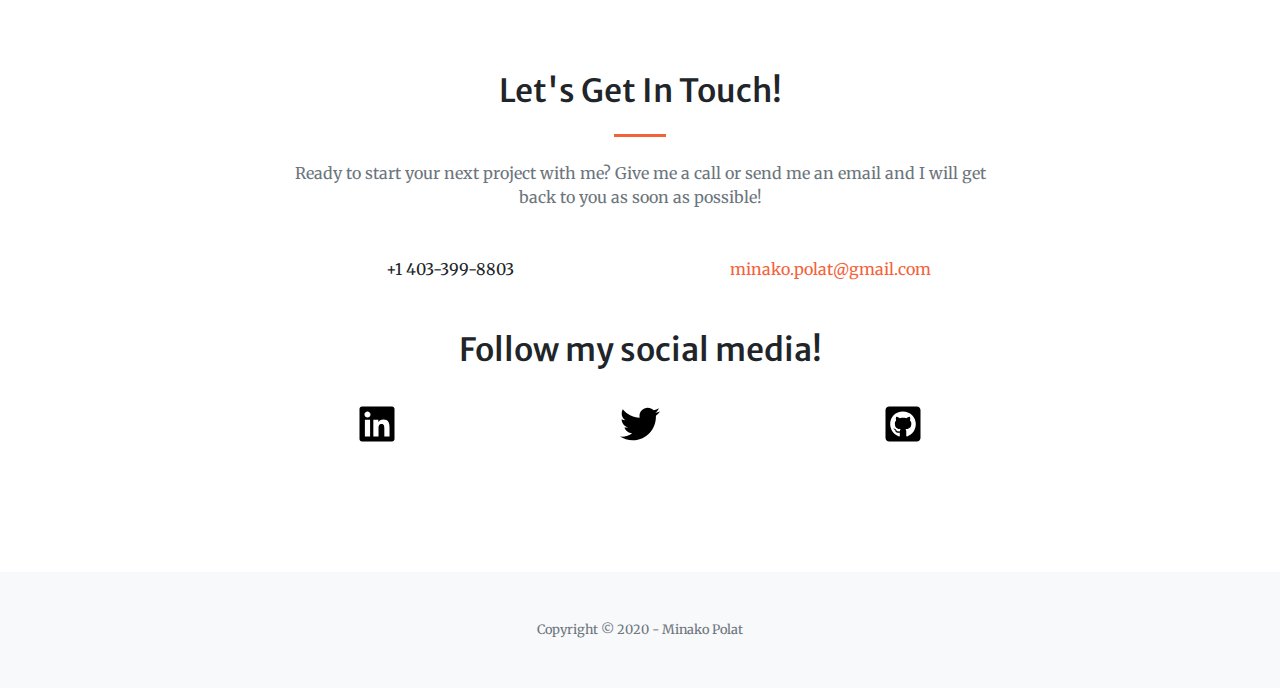
==== commit c1272812: "added a japanese page" ====
--- a/index.html
+++ b/index.html
@@ -35,6 +35,7 @@
                         <li class="nav-item"><a class="nav-link js-scroll-trigger" href="#portfolio">Portfolio</a></li>
                         <li class="nav-item"><a class="nav-link js-scroll-trigger" href="#contact">Contact</a></li>
                         <li class="nav-item"><a class="nav-link js-scroll-trigger" href="assets/img/Minako-polat-frontend-and-designer-resume.pdf" target="_blank">Resume</a></li>
+                         <li class="nav-item"><a class="nav-link js-scroll-trigger" href="Japanese/index.html">日本語</a></li>
                     </ul>
                 </div>
             </div>
